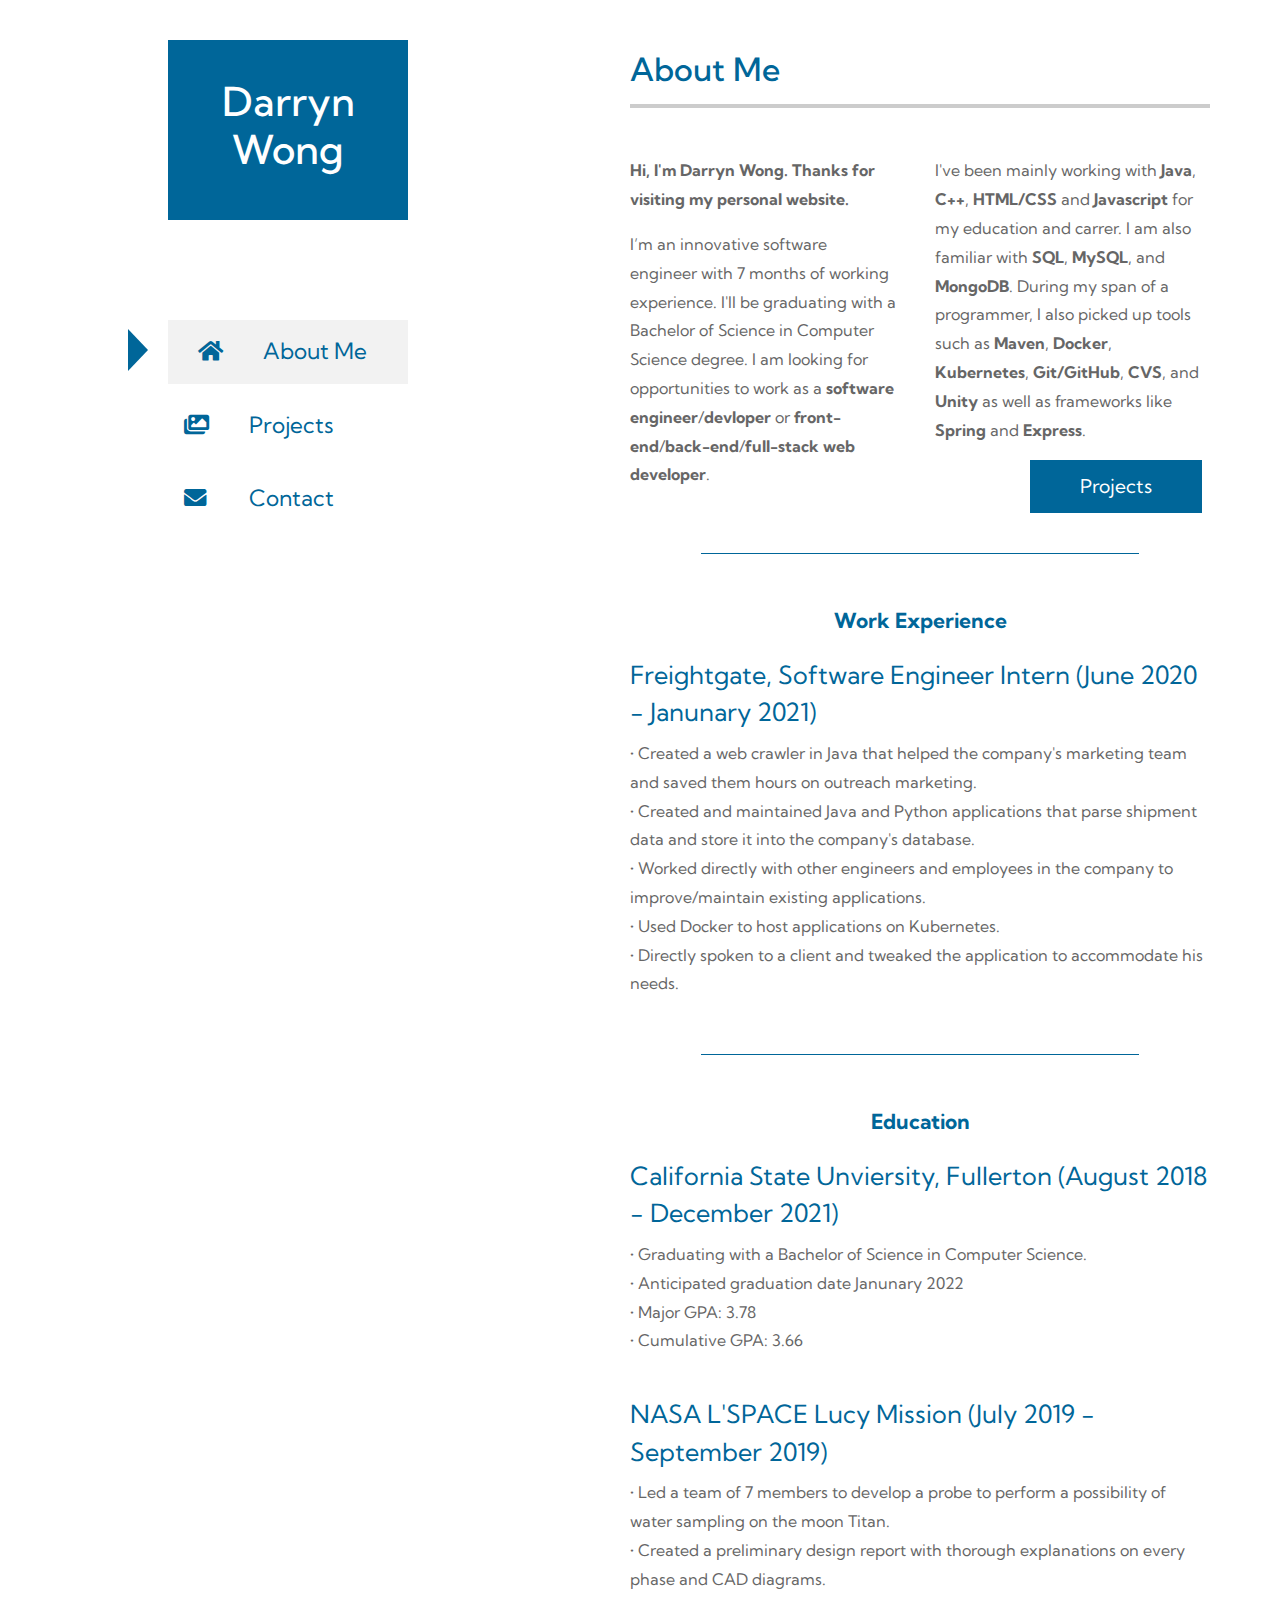
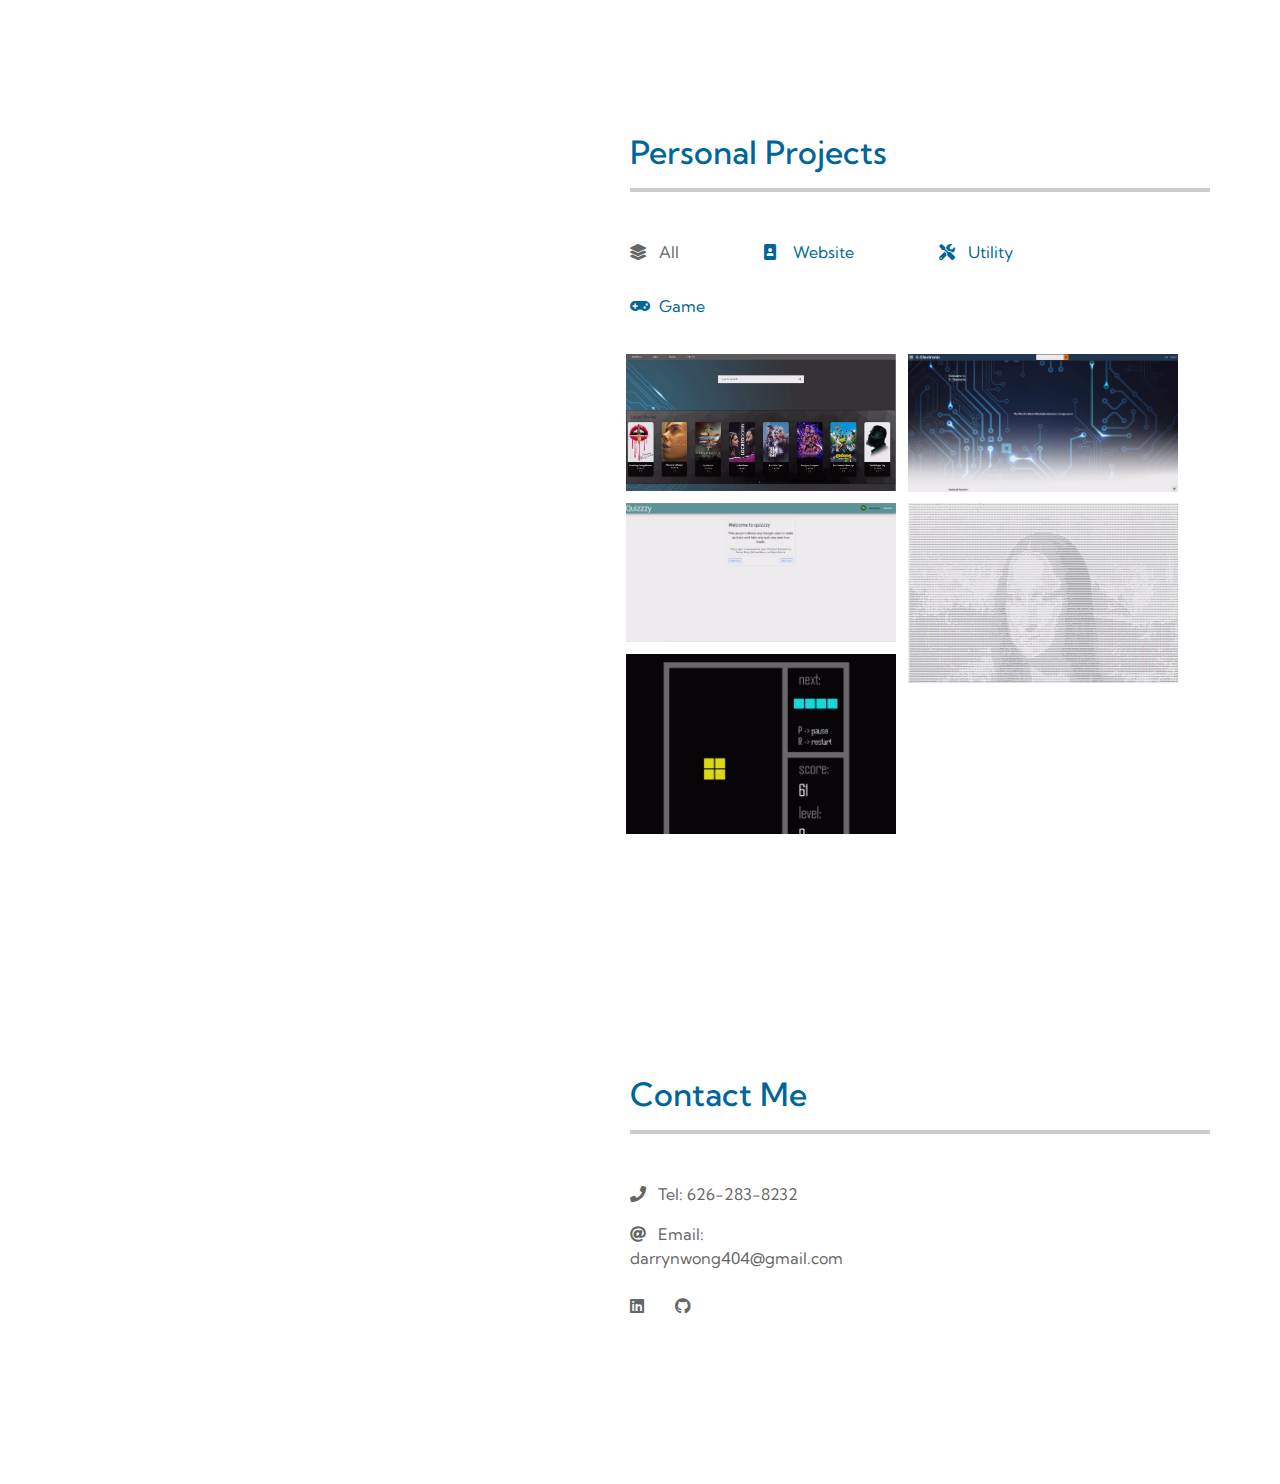
==== index.html @ bbeeeac3 "Update index.html" ====
<!DOCTYPE html>
<html lang="en">

<head>
    <meta charset="UTF-8">
    <meta name="viewport" content="width=device-width, initial-scale=1.0">
    <title>Darryn Wong</title>
    <link href="https://fonts.googleapis.com/css2?family=Kumbh+Sans&display=swap" rel="stylesheet">
    <!-- https://fonts.google.com/specimen/Kumbh+Sans -->
    <link rel="stylesheet" href="fontawesome/css/all.min.css"> <!-- https://fontawesome.com/-->
    <link rel="stylesheet" href="css/magnific-popup.css"> <!-- https://dimsemenov.com/plugins/magnific-popup/ -->
    <link rel="stylesheet" href="css/bootstrap.min.css"> <!-- https://getbootstrap.com/ -->
    <link rel="stylesheet" href="slick/slick.min.css"> <!-- https://kenwheeler.github.io/slick/ -->
    <link rel="stylesheet" href="slick/slick-theme.css">
    <link rel="stylesheet" href="css/index.css">
    <!--

TemplateMo 555 Upright

https://templatemo.com/tm-555-upright

-->
</head>


<body>
    <!-- Modals -->
    <div class="modal fade" id="movieModal" tabindex="-1" role="dialog" aria-labelledby="movieModalLabel"
        aria-hidden="true">
        <div class="modal-dialog" role="document">
            <div class="modal-content">
                <div class="modal-header">
                    <h5 class="modal-title" id="movieModalLabel">Movie Site</h5>
                    <button type="button" class="close" data-dismiss="modal" aria-label="Close">
                        <span aria-hidden="true">&times;</span>
                    </button>
                </div>
                <div class="modal-body">
                    <p>This is a personal movie website with features including searching for a movie and getting
                        details, genres, and displaying relevant links. <br>
                        This application uses API calls to retrieve the data from The Movie Database and populate the
                        website (TMDb).<br>
                        <hr class="mb-2">
                        This app utilized Javascript and HTML/CSS.</p>
                </div>
                <div class="modal-footer">
                    <a class="btn btn-link" href="projects/movie.html">view page</a>
                    <button type="button" class="btn btn-secondary float-left" data-dismiss="modal">Close</button>
                </div>
            </div>
        </div>
    </div>

    <div class="modal fade" id="shopModal" tabindex="-1" role="dialog" aria-labelledby="shopModalLabel"
        aria-hidden="true">
        <div class="modal-dialog" role="document">
            <div class="modal-content">
                <div class="modal-header">
                    <h5 class="modal-title" id="shopModalLabel">Online Shop Site</h5>
                    <button type="button" class="close" data-dismiss="modal" aria-label="Close">
                        <span aria-hidden="true">&times;</span>
                    </button>
                </div>
                <div class="modal-body">
                    <p>This website is a school project created by Darryn Wong, Alex Truong, and Kenneth Truong.<br>
                        This application aims to add innovation and twist to functionalities of a real world online
                        store. <br>
                        This trading platform features selling and listing
                        products, comment, admin portal, transaction, sales analysis, and customer service.<br>
                    </p>
                    <hr class="mb-2">
                    This application utilized Javascript, Node.js, React.js, MongoDB, and Heroku.<br>
                    <p>This app is hosted using Heroku's free service. It may take a while for the first time to
                        load.
                    </p>
                    <hr class="mb-2">
                    <p>To see the more advanced features of this app please contact the author for a demo.</p>
                </div>
                <div class="modal-footer">
                    <a class="btn btn-link" href="https://my-eelectronic-v2.herokuapp.com/">view page</a>
                    <button type="button" class="btn btn-secondary float-left" data-dismiss="modal">Close</button>
                </div>
            </div>
        </div>
    </div>

    <div class="modal fade" id="personalityQuizModal" tabindex="-1" role="dialog"
        aria-labelledby="personalityQuizModalLabel" aria-hidden="true">
        <div class="modal-dialog" role="document">
            <div class="modal-content">
                <div class="modal-header">
                    <h5 class="modal-title" id="personalityQuizModalLabel">Personality Quiz Site</h5>
                    <button type="button" class="close" data-dismiss="modal" aria-label="Close">
                        <span aria-hidden="true">&times;</span>
                    </button>
                </div>
                <div class="modal-body">
                    <p>
                        This is a school project created by Darryn Wong, Micheal Moon, and Ryan Patrick.<br>
                        This website is a platform where individuals could make and take quizzes to determine what kind
                        of anime
                        character they resemble.<br>
                        <hr class="mb-2">
                        This project utilized Javascript, Bootstrap, HTML/CSS, and Firebase. <br>
                    </p>
                </div>
                <div class="modal-footer">
                    <a class="btn btn-link" href="https://character-quiz-6dc98.web.app/">view page</a>
                    <button type="button" class="btn btn-secondary float-left" data-dismiss="modal">Close</button>
                </div>
            </div>
        </div>
    </div>

    <div class="modal fade" id="asciiImage" tabindex="-1" role="dialog" aria-labelledby="asciiImage" aria-hidden="true">
        <div class="modal-dialog" role="document">
            <div class="modal-content">
                <div class="modal-header">
                    <h5 class="modal-title">Image to ASCII Art Converter</h5>
                    <button type="button" class="close" data-dismiss="modal" aria-label="Close">
                        <span aria-hidden="true">&times;</span>
                    </button>
                </div>
                <div class="modal-body">
                    <p>
                        This is a personal project that aims to convert an image into a custom ASCII art.<br>
                        It contains additional features such as gray ramp variation, color inverse, colored image, and
                        image scaling<br>
                        <hr class="mb-2">
                        This project uses <u><a href="https://github.com/jpetitcolas/ascii-art-converter">Jonathan
                                Petitcolas's of ASCII to image converter</a></u> as a starting spot.<br>
                        <hr class="mb-2">
                        This project utilized Javascript, Bootstrap, and HTML/CSS.<br>
                    </p>
                </div>
                <div class="modal-footer">
                    <a class="btn btn-link" href="projects/image-to-ascii.html">view page</a>
                    <button type="button" class="btn btn-secondary float-left" data-dismiss="modal">Close</button>
                </div>
            </div>
        </div>
    </div>

    <div class="modal fade" id="tetrisAI" tabindex="-1" role="dialog" aria-labelledby="tetrisAI" aria-hidden="true">
        <div class="modal-dialog" role="document">
            <div class="modal-content">
                <div class="modal-header">
                    <h5 class="modal-title">Tetris AI</h5>
                    <button type="button" class="close" data-dismiss="modal" aria-label="Close">
                        <span aria-hidden="true">&times;</span>
                    </button>
                </div>
                <div class="modal-body">
                    <p>
                        This project aims to create an AI for Tetris.<br>
                        It utilizes genetic algorithm with minimax algorithm to generate the next possible move<br>
                        <hr class="mb-2">
                        This project uses <u><a
                                href="https://github.com/ibrahimAtespare/tetris-python">ibrahimAtespareibrahimAtespare's
                                Tetris game</a></u> as a the base game.<br>
                        <hr class="mb-2">
                        This project utilized Python and Pygame.<br>
                    </p>
                </div>
                <div class="modal-footer">
                    <a class="btn btn-link" href="https://github.com/brandon-hoang-le/CPSC481-Project-TetrisAI">view
                        page</a>
                    <a class="btn btn-link" href="https://youtu.be/B5fNfh4JNrk">demo</a>
                    <button type="button" class="btn btn-secondary float-left" data-dismiss="modal">Close</button>
                </div>
            </div>
        </div>
    </div>

    <div class="container-fluid">
        <div class="row">
            <!-- Leftside bar -->
            <div id="tm-sidebar" class="tm-sidebar">
                <nav class="tm-nav">
                    <button class="navbar-toggler" type="button" aria-label="Toggle navigation">
                        <i class="fas fa-bars"></i>
                    </button>
                    <div>
                        <div class="tm-brand-box">
                            <h1 class="tm-brand">Darryn Wong</h1>
                        </div>
                        <ul id="tm-main-nav">
                            <li class="nav-item">
                                <a href="#home" class="nav-link current">
                                    <div class="triangle-right"></div>
                                    <i class="fas fa-home nav-icon"></i>
                                    About Me
                                </a>
                            </li>
                            <li class="nav-item">
                                <a href="#gallery" class="nav-link">
                                    <div class="triangle-right"></div>
                                    <i class="fas fa-images nav-icon"></i>
                                    Projects
                                </a>
                            </li>
                            <li class="nav-item">
                                <a href="#contact" class="nav-link">
                                    <div class="triangle-right"></div>
                                    <i class="fas fa-envelope nav-icon"></i>
                                    Contact
                                </a>
                            </li>
                        </ul>
                    </div>
                    <!-- <footer class="mb-3 tm-mt-100">
                        Design: <a href="https://templatemo.com" target="_parent" rel="sponsored">TemplateMo</a>
                    </footer> -->
                </nav>
            </div>

            <div class="tm-main">
                <!-- Home section -->
                <div class="tm-section-wrap">
                    <!-- <div class="tm-parallax" data-parallax="scroll" data-image-src="img/img-01.jpg"></div>                    -->
                    <section id="home" class="tm-section">
                        <h2 class="tm-text-primary">About Me</h2>
                        <hr class="mb-5">
                        <div class="row">
                            <div class="col-lg-6 tm-col-experience mb-4">
                                <div class="tm-text-container">
                                    <p>
                                        <strong>Hi, I'm Darryn Wong. Thanks for visiting my personal website.</strong>
                                    </p>
                                    <p>
                                        I’m an innovative software engineer with 7 months of working experience.
                                        I'll be graduating with a Bachelor of Science in Computer Science degree. I am
                                        looking for opportunities to work as a <strong>software
                                            engineer</strong>/<strong>devloper</strong> or
                                        <strong>front-end</strong>/<strong>back-end</strong>/<strong>full-stack web
                                            developer</strong>.
                                    </p>
                                </div>
                            </div>
                            <div class="col-lg-6 tm-col-experience mb-4">
                                <div class="tm-text-container">
                                    <p>
                                        I've been mainly working with <strong>Java</strong>, <strong>C++</strong>,
                                        <strong>HTML/CSS</strong> and <strong>Javascript</strong> for my education and
                                        carrer. I am also familiar with <strong>SQL</strong>,<strong> MySQL</strong>,
                                        and <strong>MongoDB</strong>. During my span of a programmer, I also picked up
                                        tools such as <strong>Maven</strong>, <strong>Docker</strong>,
                                        <strong>Kubernetes</strong>, <strong>Git/GitHub</strong>, <strong>CVS</strong>,
                                        and <strong>Unity</strong> </strong> as well as frameworks like
                                        <strong>Spring</strong> and <strong>Express</strong>.
                                    </p>

                                    <div class="text-right">
                                        <a href="#gallery" class="btn btn-primary tm-btn-next">Projects</a>
                                    </div>
                                </div>
                            </div>
                            <!-- <div class="col-lg-6 tm-col-experience mb-4">
                                <div class="tm-text-container">
                                    <p>
                                        I speak three languages fluently: English, Mandarin, and Cantonese. I use all three in daily basis, at home I use Cantonese to communicate with my family members, use Mandarin and English to communucate with my friends
                                    </p>                               
                                </div>
                            </div> -->
                        </div>
                        <hr class="tm-hr-short mb-5">
                        <div id="work-experience-header">
                            <p>Work Experience</p>
                        </div>
                        <div class="row tm-row-experience">
                            <div class="tm-col-experience tm-col-experience-l">
                                <div class="media mb-4">
                                    <!-- <i class="fas fa-scroll fa-4x tm-post-icon tm-text-primary"></i> -->
                                    <div class="media-body">
                                        <a href="https://freightgate.net/"
                                            class="d-block mb-2 tm-text-primary tm-post-link job-titile"> Freightgate,
                                            Software Engineer Intern (June 2020 - Janunary 2021)</a>
                                        <p>
                                            • Created a web crawler in Java that helped the company's marketing team and
                                            saved them hours on outreach marketing. <br>
                                            • Created and maintained Java and Python applications that parse shipment
                                            data and store it into the company's database. <br>
                                            • Worked directly with other engineers and employees in the company to
                                            improve/maintain existing applications. <br>
                                            • Used Docker to host applications on Kubernetes. <br>
                                            • Directly spoken to a client and tweaked the application to accommodate his
                                            needs. <br>
                                        </p>
                                    </div>
                                </div>
                            </div>
                        </div>
                        <hr class="tm-hr-short mb-5">
                        <div id="work-experience-header">
                            <p>Education</p>
                        </div>
                        <div class="row tm-row-experience">
                            <div class="tm-col-experience tm-col-experience-l">
                                <div class="media mb-4">
                                    <!-- <i class="fas fa-scroll fa-4x tm-post-icon tm-text-primary"></i> -->
                                    <div class="media-body">
                                        <a href="javascript:void(0);"
                                            class="d-block mb-2 tm-text-primary tm-post-link job-titile"> California
                                            State Unviersity, Fullerton (August 2018 - December 2021)</a>
                                        <p>
                                            • Graduating with a Bachelor of Science in Computer Science.<br>
                                            • Anticipated graduation date Janunary 2022<br>
                                            • Major GPA: 3.78 <br>
                                            • Cumulative GPA: 3.66 <br>
                                        </p>
                                    </div>
                                </div>
                            </div>
                            <div class="tm-col-experience tm-col-experience-l">
                                <div class="media mb-4">
                                    <!-- <i class="fas fa-scroll fa-4x tm-post-icon tm-text-primary"></i> -->
                                    <div class="media-body">
                                        <a href="javascript:void(0);"
                                            class="d-block mb-2 tm-text-primary tm-post-link job-titile"> NASA L'SPACE
                                            Lucy Mission (July 2019 - September 2019)</a>
                                        <p>
                                            • Led a team of 7 members to develop a probe to perform a possibility of
                                            water sampling on the moon Titan.<br>
                                            • Created a preliminary design report with thorough explanations on every
                                            phase and CAD diagrams.<br>
                                        </p>
                                    </div>
                                </div>
                            </div>
                        </div>
                    </section>
                </div>
                <!-- Gallery section -->
                <div class="tm-section-wrap">
                    <!-- <div class="tm-parallax" data-parallax="scroll" data-image-src="img/img-02.jpg"></div>                    -->
                    <section id="gallery" class="tm-section">
                        <h2 class="tm-text-primary">Personal Projects</h2>
                        <hr class="mb-5">
                        <ul class="tm-gallery-links">
                            <li>
                                <a href="javascript:void(0);" class="active tm-gallery-link" data-filter="*">
                                    <i class="fas fa-layer-group tm-gallery-link-icon"></i>
                                    All
                                </a>
                            </li>
                            <li>
                                <a href="javascript:void(0);" class="tm-gallery-link" data-filter="website">
                                    <i class="fas fa-portrait tm-gallery-link-icon"></i>
                                    Website
                                </a>
                            </li>
                            <li>
                                <a href="javascript:void(0);" class="tm-gallery-link" data-filter="utility">
                                    <i class="fas fa-tools tm-gallery-link-icon"></i>
                                    Utility
                                </a>
                            </li>
                            <li>
                                <a href="javascript:void(0);" class="tm-gallery-link" data-filter="game">
                                    <i class="fas fa-gamepad tm-gallery-link-icon"></i>
                                    Game
                                </a>
                            </li>
                            <!-- <li>
                                <a href="javascript:void(0);" class="tm-gallery-link" data-filter="game">
                                    <i class="fas fa-leaf tm-gallery-link-icon"></i>
                                    Game
                                </a>
                            </li>
                            <li>
                                <a href="javascript:void(0);" class="tm-gallery-link" data-filter="path-finding">
                                    <i class="fas fa-paw tm-gallery-link-icon"></i>
                                    Path Finding
                                </a>
                            </li>
                            <li>
                                <a href="javascript:void(0);" class="tm-gallery-link" data-filter="other">
                                    <i class="far fa-building tm-gallery-link-icon"></i>
                                    Other
                                </a>
                            </li> -->
                        </ul>
                        <div class="tm-gallery">
                            <figure class="effect-honey tm-gallery-item website">
                                <img src="img/movie.PNG" alt="Image" />
                                <figcaption>
                                    <h2><i>Movie Site</i></h2>
                                    <a data-toggle="modal" data-target="#movieModal"></a>
                                    <!-- <a href="projects/movie.html">View more</a> -->
                                </figcaption>
                            </figure>
                            <figure class="effect-honey tm-gallery-item website">
                                <img src="img/onlineShop.PNG" alt="Image" />
                                <figcaption>
                                    <h2><i>Online Shopping</i></h2>
                                    <a data-toggle="modal" data-target="#shopModal"></a>
                                    <!-- <a href="https://my-eelectronic-v2.herokuapp.com/">View more</a> -->
                                </figcaption>
                            </figure>
                            <figure class="effect-honey tm-gallery-item website">
                                <img src="img/quizzzy.PNG" alt="Image" />
                                <figcaption>
                                    <h2><i>Online Personality Quiz</i></h2>
                                    <a data-toggle="modal" data-target="#personalityQuizModal"></a>
                                    <!-- <a href="https://character-quiz-6dc98.web.app/">View more</a> -->
                                </figcaption>
                            </figure>
                            <figure class="effect-honey tm-gallery-item utility">
                                <img src="img/ASCII_Art.PNG" alt="Image" />
                                <figcaption>
                                    <h2><i>ASCII <br> Image <br>Art</i></h2>
                                    <a data-toggle="modal" data-target="#asciiImage"></a>
                                    <!-- <a href="projects/image-to-ascii.html">View more</a> -->
                                </figcaption>
                            </figure>
                            <figure class="effect-honey tm-gallery-item game">
                                <img src="img/tetris_gamePlay.png" alt="Image" />
                                <figcaption>
                                    <h2><i>Tetris <br> AI</i></h2>
                                    <a data-toggle="modal" data-target="#tetrisAI"></a>
                                    <!-- <a href="projects/image-to-ascii.html">View more</a> -->
                                </figcaption>
                            </figure>
                            <!-- original code -->
                            <!-- <figure class="effect-honey tm-gallery-item animal">
                                <img src="img/gallery/tn/animal-09.jpg" alt="Image"/>
                                <figcaption>
                                    <h2><i>Dreamy Honey</i></h2>
                                    <a href="img/gallery/animal-09.jpg">View more</a>						
                                </figcaption>			
                            </figure>  -->
                        </div>
                    </section>
                </div>
                <!-- Contact section -->
                <div class="tm-section-wrap">
                    <!-- <div class="tm-parallax" data-parallax="scroll" data-image-src="img/img-04.jpg"></div> -->
                    <div id="contact" class="tm-section">
                        <h2 class="tm-text-primary">Contact Me</h2>
                        <hr class="mb-5">
                        <div class="row">
                            <div class="col-xl-6 tm-contact-col-r">
                                <!-- Map
                                <div class="mapouter mb-4">
                                    <div class="gmap_canvas">
                                        <iframe width="100%" height="520" id="gmap_canvas"
                                            src="https://maps.google.com/maps?q=Av.+L%C3%BAcio+Costa,+Rio+de+Janeiro+-+RJ,+Brazil&t=&z=13&ie=UTF8&iwloc=&output=embed"
                                            frameborder="0" scrolling="no" marginheight="0" marginwidth="0"></iframe>
                                    </div>
                                </div> -->

                                <!-- Address
                                <address class="mb-4">
                                    120-240 eget purus luctus sodales. Sed<br>
                                    auctor odio quis ligula dignissim efficitur<br>
                                    vitae vitae quam 16502
                                </address> -->

                                <!-- Links -->
                                <ul class="tm-contact-links mb-4">
                                    <li class="mb-3">
                                        <a href="tel:6262838232">
                                            <i class="fas fa-phone mr-2 tm-contact-link-icon"></i>
                                            Tel: 626-283-8232
                                        </a>
                                    </li>
                                    <li>
                                        <a href="mailto:darrynwon404g@gmail.com">
                                            <i class="fas fa-at mr-2 tm-contact-link-icon"></i>
                                            Email: darrynwong404@gmail.com
                                        </a>
                                    </li>
                                </ul>
                                <ul class="tm-contact-social">
                                    <li><a href="https://www.linkedin.com/in/darryn-wong/" class="tm-social-link"><i
                                                class="fab fa-linkedin"></i></a></li>
                                    <li><a href="https://github.com/Darryn-Wong/" class="tm-social-link"><i
                                                class="fab fa-github"></i></a></li>
                                </ul>
                            </div>
                        </div>
                    </div>
                </div>
            </div> <!-- .tm-main -->
        </div> <!-- .row -->
    </div> <!-- .container-fluid -->
    <script src="js/jquery-3.4.1.min.js"></script> <!-- https://jquery.com/ -->
    <script src="js/jquery.singlePageNav.min.js"></script> <!-- https://github.com/ChrisWojcik/single-page-nav -->
    <script src="js/parallax/parallax.min.js"></script> <!-- https://pixelcog.github.io/parallax.js/ -->
    <script src="js/imagesloaded.pkgd.min.js"></script> <!-- https://imagesloaded.desandro.com/ -->
    <script src="js/isotope.pkgd.min.js"></script> <!-- https://isotope.metafizzy.co/ -->
    <script src="js/jquery.magnific-popup.min.js"></script> <!-- https://dimsemenov.com/plugins/magnific-popup/ -->
    <script src="slick/slick.min.js"></script> <!-- https://kenwheeler.github.io/slick/ -->
    <script src="js/bootstrap.js"></script>
    <script src="js/templatemo-script.js"></script>
</body>

</html>
---- css/index.css ----
/*
This site was originally created from a template at

TemplateMo 555 Upright

https://templatemo.com/tm-555-upright


	Color Codes
	=============
	Primary blue: #006699
	Gray text: #666666
	Light gray nav button bg: #F2F2F2;

	Credit
	=========
	https://tympanus.net/Development/HoverEffectIdeas/
	
*/

html,
body {
	overflow-x: hidden;
}

body {
	font-family: 'Kumbh Sans', sans-serif;
}

.modal-open[style] {
	padding-right: 0px !important;
}

div,
a,
p {
	color: #666666;
}

p,
address {
	line-height: 1.8;
}

a {
	transition: all 0.3s ease;
}

a:hover {
	color: #006699;
	text-decoration: none;
}

.container-fluid {
	margin-left: 0;
}

.btn-primary {
	padding: 12px 50px;
	border-radius: 0;
	background: #006699;
	font-size: 1.2rem;
	border: 0;
}

.btn-primary:hover {
	background: #068ccf;
}

.tm-text-primary {
	color: #006699;
}

.tm-text-secondary {
	color: #009999;
}

hr {
	border-top: 4px solid #CCC;
}

.tm-hr-short {
	border-top: 1px solid #006699;
	width: 438px;
	margin-left: auto;
	margin-right: auto;
}

/* Layout */
/* #left-nav {
	float: left;
} */
.tm-main {
	width: 100%;
}

.tm-row-experience {
	padding-left: 15px;
	padding-right: 15px;
}

.tm-mt-100 {
	margin-top: 100px;
}

.tm-sidebar {
	background-color: #fff;
	position: fixed;
	top: 0;
	bottom: 0;
	left: 0;
	z-index: 1000;
	padding-left: 40px;
	padding-top: 40px;
	width: 280px;
	margin-left: 10%;
}

.tm-section-wrap {
	width: calc(100% - 800px);
	margin-left: 550px;
	margin-right: 0;
	position: relative;
}

.tm-section {
	padding: 50px 70px 50px 0;
}

#gallery,
#about,
#contact {
	padding-bottom: 150px;
}

.tm-parallax {
	width: 400px;
	min-height: 100%;
	height: auto;
	background: transparent;
	position: absolute;
	width: 400px;
	left: -470px;
	top: 0;
}

/* Hide scrollbar */
.tm-sidebar {
	overflow-y: scroll;
	scrollbar-width: none;
	/* Firefox */
	-ms-overflow-style: none;
	/* IE 10+ */
}

.tm-sidebar::-webkit-scrollbar {
	/* WebKit */
	width: 0;
	height: 0;
}

.tm-sidebar-sticky {
	display: flex;
	flex-direction: column;
	align-items: center;
	justify-content: center;
}

.tm-nav {
	display: flex;
	flex-direction: column;
	justify-content: space-between;
	height: 100%;
}

.navbar-toggler {
	display: none;
}

.tm-brand-box {
	width: 240px;
	height: 180px;
	background: #006699;
	color: white;
	display: flex;
	align-items: center;
	justify-content: center;
	margin-bottom: 100px;
	text-align: center;
}

#tm-main-nav {
	padding: 0;
	margin: 0;
}

.nav-item {
	list-style: none;
	margin-top: 10px;
	margin-bottom: 10px;
}

.nav-link {
	position: relative;
	color: #006699;
	font-size: 1.4rem;
	padding-top: 15px;
	padding-bottom: 15px;
}

.triangle-right {
	position: absolute;
	top: 9px;
	left: -40px;
	width: 0;
	height: 0;
	border-top: 21px solid transparent;
	border-left: 20px solid #006699;
	border-bottom: 21px solid transparent;
	opacity: 0;
	transition: all 0.3s ease;
}

.nav-item:hover .nav-link,
.nav-link.current {
	background-color: #F2F2F2;
	color: #006699;
	padding-left: 30px;
}

.nav-item:hover>.nav-link>.triangle-right,
.nav-link.current>.triangle-right {
	opacity: 1;
}

.nav-icon {
	width: 40px;
	margin-right: 20px;
}

/* Home section */
.job-titile {
	font-size: 25px;
}

#home {
	min-height: 100vh;
}

.tm-col-experience-l {
	width: 100%
}

#work-experience-header {
	align-content: center;
	font-size: 21px;
	text-align: center;
	font-weight: bold;
}

#work-experience-header p {
	color: #006699;
}

.tm-img-home-container {
	width: 250px;
	height: 500px;
	background: url(../img/img-home-01.jpg) no-repeat center;
	background-size: cover;
	margin-right: 0;
	margin-left: auto;
}

@media (max-width: 1600px) {
	.tm-col-experience-l {
		width: 100%
	}

	.tm-img-home-container {
		width: 200px;
		height: 400px;
	}
}

.tm-icon-container {
	border: 1px solid #CCC;
	width: 122px;
	height: 122px;
	display: flex;
	align-items: center;
	justify-content: center;
}

.tm-text-container {
	max-width: 97%;
}

.tm-post-icon {
	width: 100px;
	height: 100px;
	margin-right: 20px;
}

.tm-post-link:hover {
	color: #068ccf;
}

/* Gallery section */
.tm-gallery {
	position: relative;
	margin: 0 -10px;
	list-style: none;
	text-align: center;
	overflow: hidden;
}

.tm-gallery-links {
	padding-left: 0;
	display: flex;
	flex-wrap: wrap;
	margin-left: -15px;
	margin-bottom: 0;
}

.tm-gallery-links li {
	list-style: none;
	margin-bottom: 30px;
	margin-right: 55px;
}

.tm-gallery-link {
	padding: 15px;
	color: #006699;
}

.tm-gallery-link.active {
	color: #666666;
}

.tm-gallery-link-icon {
	width: 25px;
}

.tm-paging {
	margin-top: 35px;
	overflow: auto;
	display: flex;
	justify-content: flex-end;
}

.tm-paging-link {
	display: flex;
	float: left;
	width: 40px;
	height: 40px;
	align-items: center;
	justify-content: center;
	background: white;
	color: #999;
	margin-right: 15px;
	margin-bottom: 15px;
}

a.tm-paging-link.active,
a.tm-paging-link:hover {
	background: #006699;
	color: white;
}

@media (max-width: 1972px) {
	.tm-paging {
		max-width: 870px;
	}
}

@media (max-width: 1660px) {
	.tm-paging {
		max-width: 580px;
	}
}

@media (max-width: 1258px) {
	.tm-paging {
		max-width: 290px;
	}
}

@media (max-width: 991px) {
	.tm-paging {
		max-width: 580px;
	}
}

@media (max-width: 898px) {
	.tm-paging {
		max-width: 290px;
	}
}

@media (max-width: 700px) {
	.tm-paging {
		max-width: 580px;
	}
}

@media (max-width: 618px) {
	.tm-paging {
		max-width: 290px;
		flex-wrap: wrap;
	}

	.tm-paging-link {
		margin-right: 5px;
	}
}

.tm-gallery figure {
	position: relative;
	z-index: 50;
	float: left;
	overflow: hidden;
	margin: 1%;
	min-width: 270px;
	max-width: 270px;
	max-height: 180px;
	width: 48%;
	background: #3085a3;
	text-align: center;
	cursor: pointer;
}

.tm-gallery figure img {
	position: relative;
	display: block;
	min-height: 100%;
	max-width: 100%;
	opacity: 0.8;
}

.tm-gallery figure figcaption {
	padding: 1em;
	color: #fff;
	text-transform: uppercase;
	font-size: 1em;
	-webkit-backface-visibility: hidden;
	backface-visibility: hidden;
}

.tm-gallery figure figcaption::before,
.tm-gallery figure figcaption::after {
	pointer-events: none;
}

.tm-gallery figure figcaption,
.tm-gallery figure figcaption>a {
	position: absolute;
	top: 0;
	left: 0;
	width: 100%;
	height: 100%;
}

/* Anchor will cover the whole item by default */
/* For some effects it will show as a button */
.tm-gallery figure figcaption>a {
	z-index: 1000;
	text-indent: 200%;
	white-space: nowrap;
	font-size: 0;
	opacity: 0;
}

.tm-gallery figure h2 {
	word-spacing: -0.15em;
	font-weight: 300;
}

.tm-gallery figure h2 span {
	font-weight: 800;
}

.tm-gallery figure h2,
.tm-gallery figure p {
	margin: 0;
}

.tm-gallery figure p {
	letter-spacing: 1px;
	font-size: 68.5%;
}

/*---------------*/
/***** Honey *****/
/*---------------*/

figure.effect-honey {
	background: #4a3753;
}

figure.effect-honey img {
	opacity: 0.9;
	-webkit-transition: opacity 0.35s;
	transition: opacity 0.35s;
}

figure.effect-honey:hover img {
	opacity: 0.5;
}

figure.effect-honey figcaption::before {
	position: absolute;
	bottom: 0;
	left: 0;
	width: 100%;
	height: 10px;
	background: #006699;
	content: '';
	-webkit-transform: translate3d(0, 10px, 0);
	transform: translate3d(0, 10px, 0);
}

figure.effect-honey h2 {
	position: absolute;
	bottom: 0;
	left: 0;
	font-size: 1.6rem;
	padding: 1em;
	width: 100%;
	text-align: left;
	-webkit-transform: translate3d(0, -30px, 0);
	transform: translate3d(0, -30px, 0);
}

figure.effect-honey h2 i {
	font-style: normal;
	opacity: 0;
	-webkit-transition: opacity 0.35s, -webkit-transform 0.35s;
	transition: opacity 0.35s, transform 0.35s;
	-webkit-transform: translate3d(0, -30px, 0);
	transform: translate3d(0, -30px, 0);
}

figure.effect-honey ul li a {
	opacity: 0;
	-webkit-transition: opacity 0.35s, -webkit-transform 0.35s;
	transition: opacity 0.35s, transform 0.35s;
	-webkit-transform: translate3d(0, -30px, 0);
	transform: translate3d(0, -30px, 0);
}

figure.effect-honey figcaption::before,
figure.effect-honey h2 {
	-webkit-transition: -webkit-transform 0.35s;
	transition: transform 0.35s;
}

figure.effect-honey:hover figcaption::before,
figure.effect-honey:hover h2,
figure.effect-honey:hover h2 i,
figure.effect-honey:hover ul li a {
	opacity: 1;
	-webkit-transform: translate3d(0, 0, 0);
	transform: translate3d(0, 0, 0);
}

/* About */

.tm-row-about {
	padding-left: 15px;
	padding-right: 15px;
}

.tm-col-about-l {
	width: calc(100% - 500px);
}

.tm-col-about-r {
	width: 400px;
	margin-right: 0;
	margin-left: auto;
}

@media (max-width: 1660px) {
	.tm-col-about {
		width: 50%;
	}

	.tm-col-about-l {
		padding-right: 30px;
	}
}

@media (max-width: 1200px) {
	.tm-col-about {
		width: 100%;
	}

	.tm-col-about-l {
		padding-right: 0;
	}
}

.tm-social {
	padding-left: 0;
	margin-bottom: 0;
	display: flex;
	flex-wrap: wrap;
}

.tm-social li {
	list-style: none;
}

.tm-social li a {
	font-size: 1.4rem;
	padding: 10px;
	color: white;
}

.fab {
	transition: all 0.3s ease;
}

.tm-social-link:hover .fa-instagram {
	color: #8134AF;
}

.tm-social-link:hover .fa-facebook {
	color: #3b5998;
}

.tm-social-link:hover .fa-twitter {
	color: #00acee;
}

.tm-social-link:hover .fa-youtube {
	color: #c4302b;
}

.slick-dots {
	position: static;
	margin-top: 50px;
}

.slick-dots li {
	width: 24px;
	margin-bottom: 10px;
}

.slick-dots li button {
	width: 24px;
}

.slick-dots li button:before {
	font-family: "Font Awesome 5 Free";
	font-size: 24px;
	font-weight: 900;
	content: "\f04d";
	color: #eee;
	opacity: 1;
	width: 24px;
	height: 24px;
	transition: all 0.3s ease;
}

.slick-dots li button:hover:before,
.slick-dots li button:focus:before,
.slick-dots li.slick-active button:before {
	color: #006699;
}

.tm-carousel {
	width: 100%;
	max-width: 1800px;
	margin-left: -15px;
	margin-right: -15px;
}

.tm-carousel-item {
	padding-left: 15px;
	padding-right: 15px;
	max-width: 300px;
}

.tm-carousel figure {
	position: relative;
	float: left;
	overflow: hidden;
	background: #3085a3;
	text-align: center;
	cursor: pointer;
	max-width: 270px;
}

.tm-carousel figure img {
	position: relative;
	display: block;
	min-height: 100%;
	max-width: 100%;
	opacity: 0.8;
}

.tm-carousel figure figcaption {
	display: flex;
	align-items: center;
	justify-content: center;
	color: #fff;
	text-transform: uppercase;
	font-size: 1.25em;
	-webkit-backface-visibility: hidden;
	backface-visibility: hidden;
}

.tm-carousel figure figcaption::before,
.tm-carousel figure figcaption::after {
	pointer-events: none;
}

.tm-carousel figure figcaption,
.tm-carousel figure figcaption>a {
	position: absolute;
	top: 0;
	left: 0;
	box-sizing: border-box;
	width: 100%;
	height: 100%;
}

/* Anchor will cover the whole item by default */
/* For some effects it will show as a button */
.tm-carousel figure figcaption>a {
	z-index: 1000;
	text-indent: 200%;
	white-space: nowrap;
	font-size: 0;
	opacity: 0;
}

.tm-about-title {
	font-size: 24px;
}

.tm-about-subtitle {
	font-size: 20px;
}

/* Contact */

.tm-contact-col-l {
	padding-right: 25px;
}

.form-control {
	padding: 15px 20px 10px;
	width: 100%;
	height: auto;
}

.form-group {
	margin-bottom: 25px;
}

select.form-control {
	border-radius: 0;
}

select.form-control option {
	height: 30px;
}

select:not([multiple]) {
	-webkit-appearance: none;
	-moz-appearance: none;
	background-position: right 15px center;
	background-repeat: no-repeat;
	background-image: url(../img/select-arrow.png);
	padding: 14px 20px;
	padding-right: 20px;
	color: #666;
}

.mapouter {
	position: relative;
	height: 360px;
	width: 100%;
}

.gmap_canvas {
	overflow: hidden;
	background: none !important;
	height: 360px;
	width: 100%;
}

.tm-contact-links {
	padding-left: 0;
	margin: 0;
}

.tm-contact-links li {
	list-style: none;
}

.tm-contact-social {
	padding: 0;
	margin: 0;
	display: flex;
}

.tm-contact-social li {
	list-style: none;
	margin-right: 5px;
}

.tm-contact-social li a {
	width: 40px;
	height: 40px;
	display: block;
}

.tm-copyright {
	padding: 50px 70px 20px 0;
}

@media (max-width: 1400px) {
	.tm-section-wrap {
		width: calc(100% - 630px);
		margin-left: 630px;
	}
}

@media (max-width: 1200px) {
	.tm-col-experience {
		flex: 0 0 100%;
		max-width: 100%;
		padding-right: 15px;
	}

	.tm-img-home-container {
		width: 100%;
		height: 0;
		padding-top: 133.28%;
		background-image: url('../img/img-home-01-big.jpg');
		background-size: contain;
	}
}

/* Hide the leftside bar */
@media (max-width: 991px) {
	.tm-sidebar {
		left: -280px;
		transition: all 0.3s ease;
		margin-left: 0%;
	}

	.navbar-toggler {
		display: block;
		position: fixed;
		left: 0;
		top: 0;
		background-color: rgb(0 102 153 / 0.80);
		color: white;
		padding: 10px 15px;
		transition: all 0.3s ease;
		border-radius: 0;
		border-top-right-radius: 5px;
		border-bottom-right-radius: 5px;
		top: 40px;
		z-index: 10000;
	}

	.navbar-toggler:focus {
		outline: none;
	}

	.tm-sidebar.show {
		left: 0;
	}

	.tm-sidebar.show .navbar-toggler {
		left: 280px;
	}

	.tm-parallax {
		width: 280px;
		left: -280px;
	}

	.tm-section-wrap {
		width: calc(100% - 280px);
		margin-left: 280px;
	}

	.tm-section {
		padding-left: 30px;
		padding-right: 30px;
	}

	.tm-text-container {
		max-width: 100%;
	}
}

@media (max-width: 700px) {
	.tm-parallax {
		position: static;
		height: 360px;
		width: 100%;
	}

	.tm-section-wrap {
		width: 100%;
		margin-left: 0;
	}
}
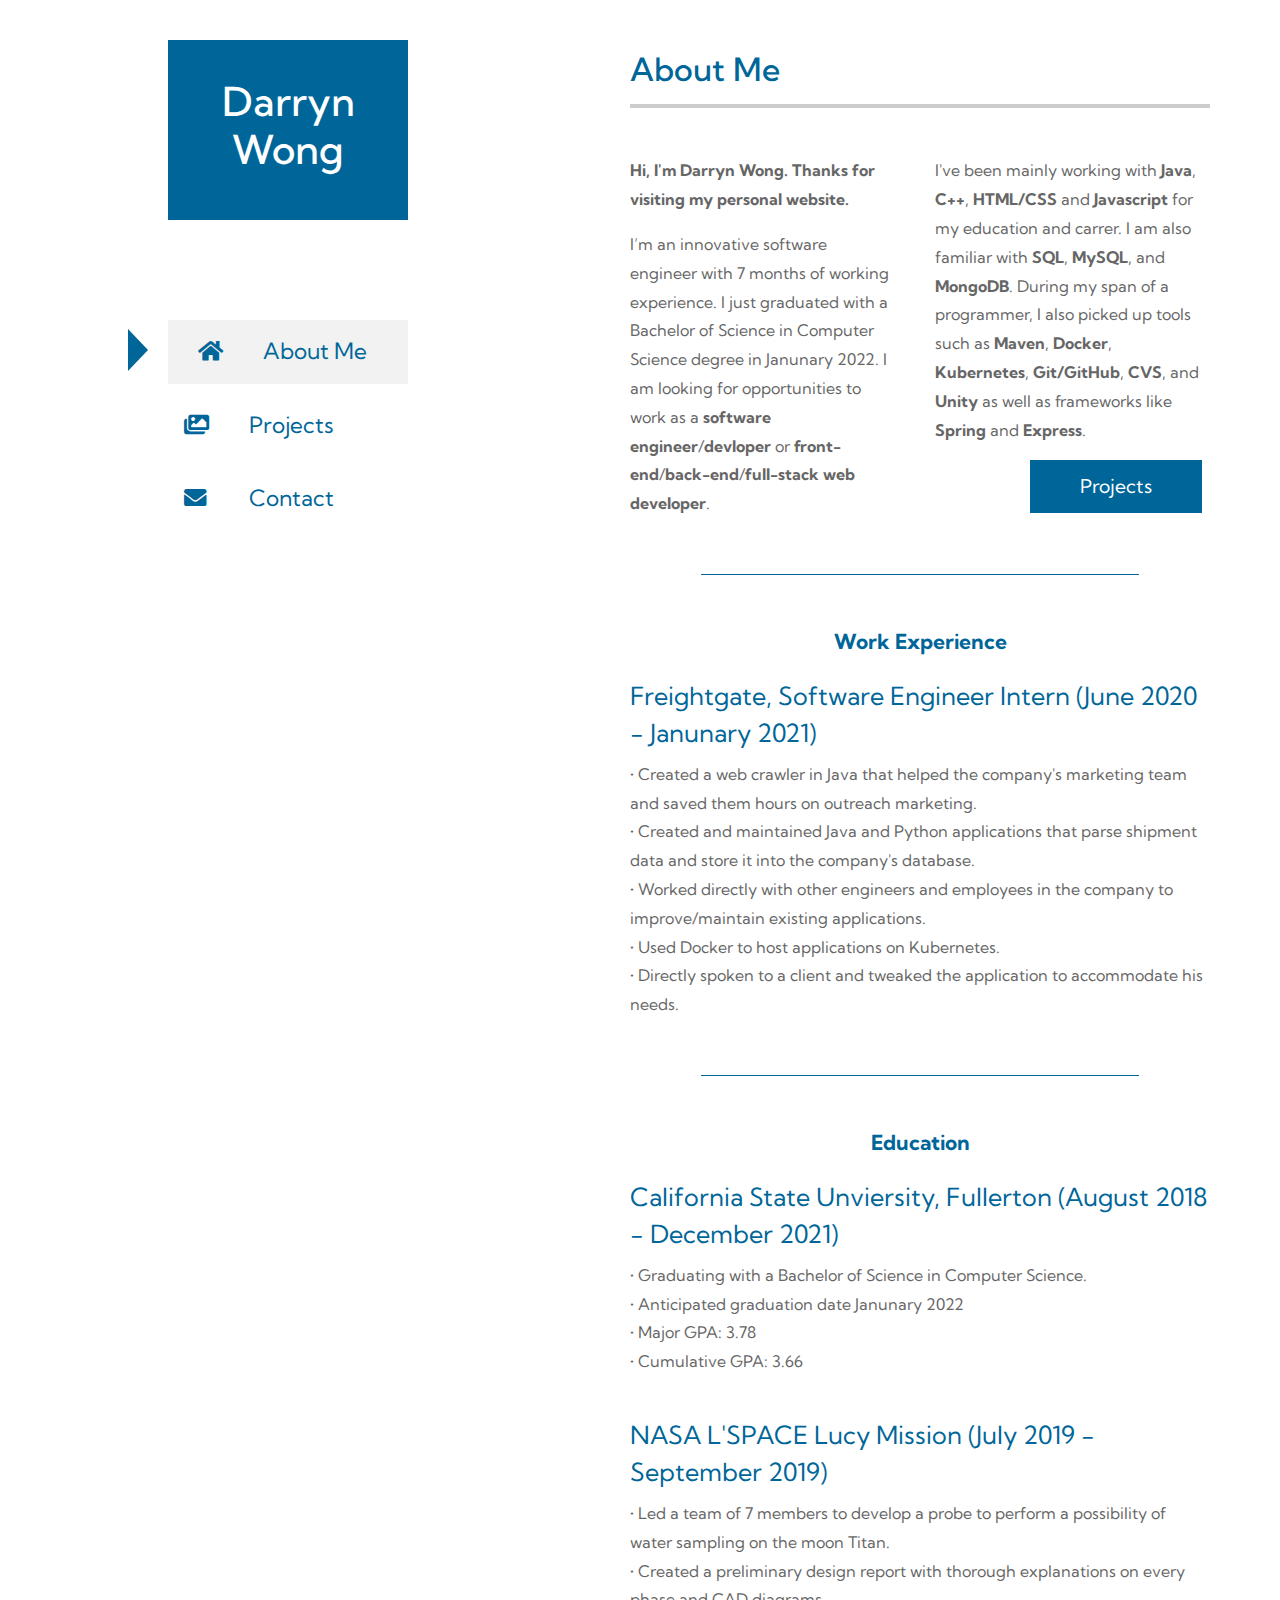
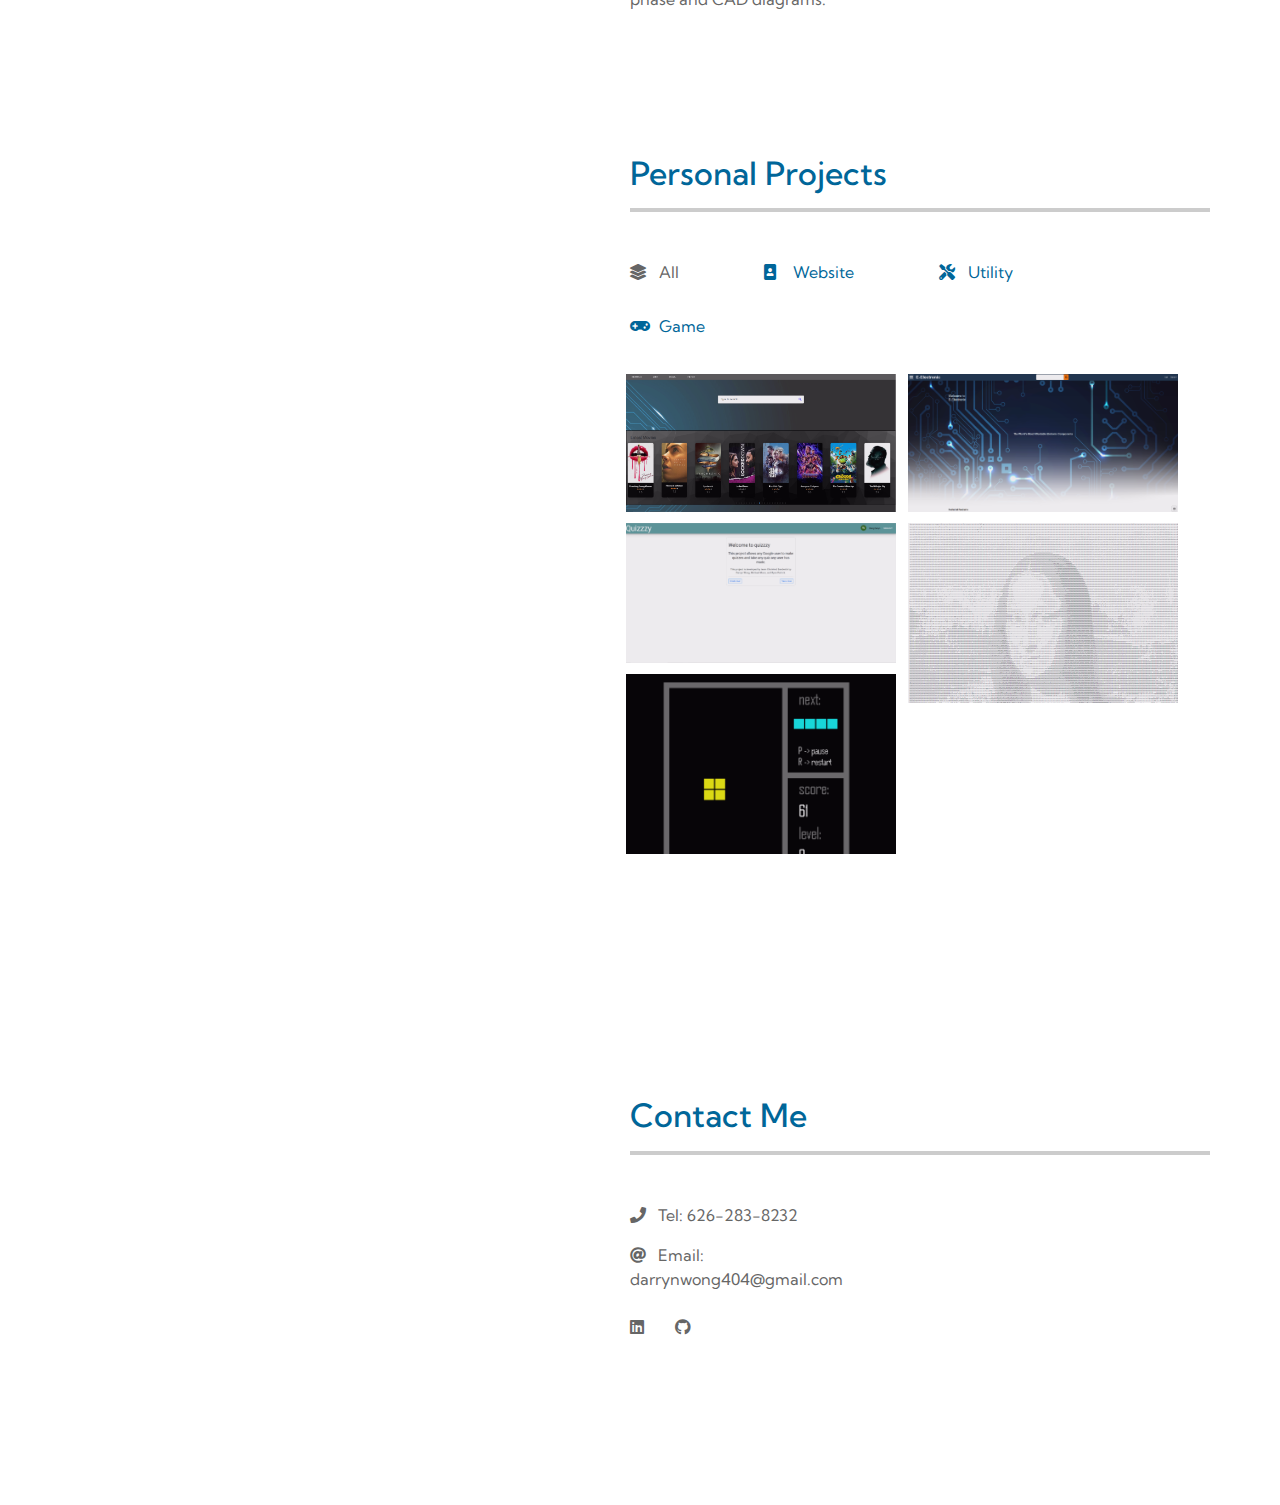
==== commit d3a60718: "Update index.html" ====
--- a/index.html
+++ b/index.html
@@ -229,7 +229,8 @@
                                     </p>
                                     <p>
                                         I’m an innovative software engineer with 7 months of working experience.
-                                        I'll be graduating with a Bachelor of Science in Computer Science degree. I am
+                                        I just graduated with a Bachelor of Science in Computer Science degree in
+                                        Janunary 2022. I am
                                         looking for opportunities to work as a <strong>software
                                             engineer</strong>/<strong>devloper</strong> or
                                         <strong>front-end</strong>/<strong>back-end</strong>/<strong>full-stack web
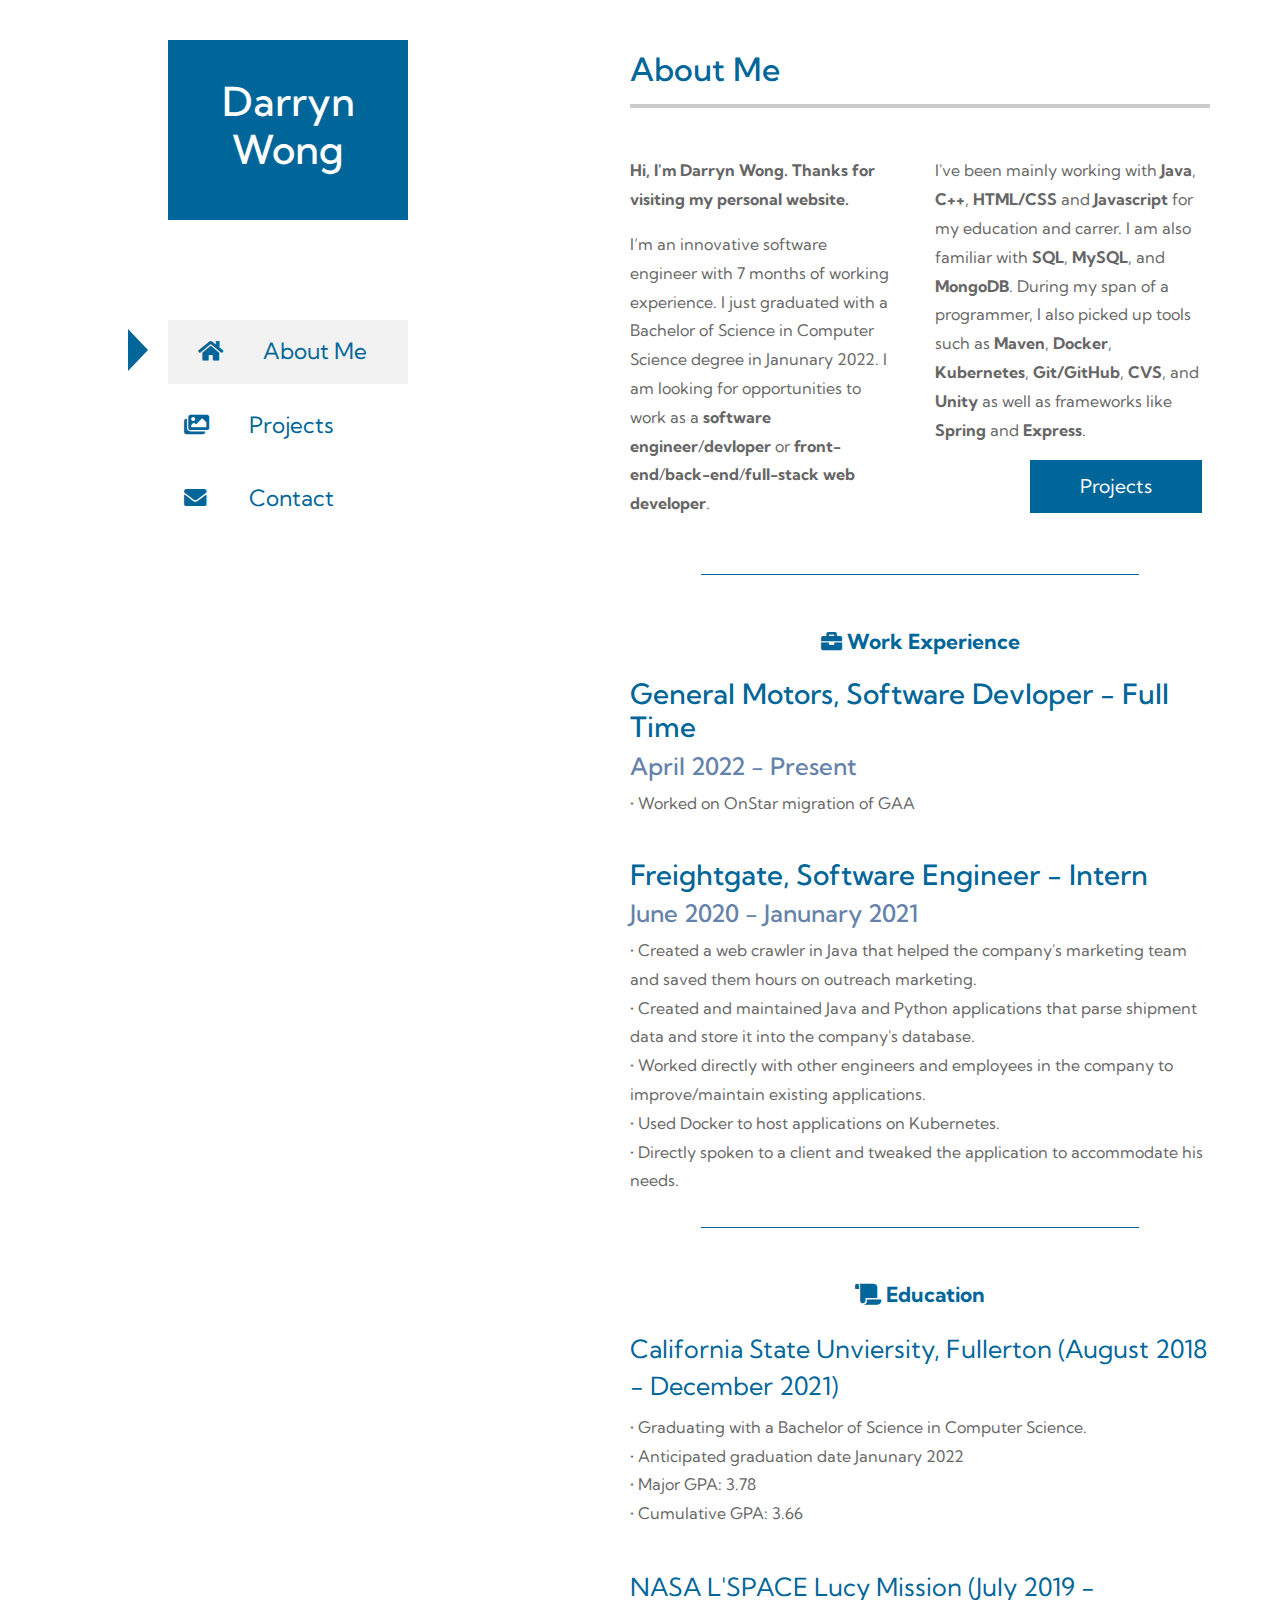
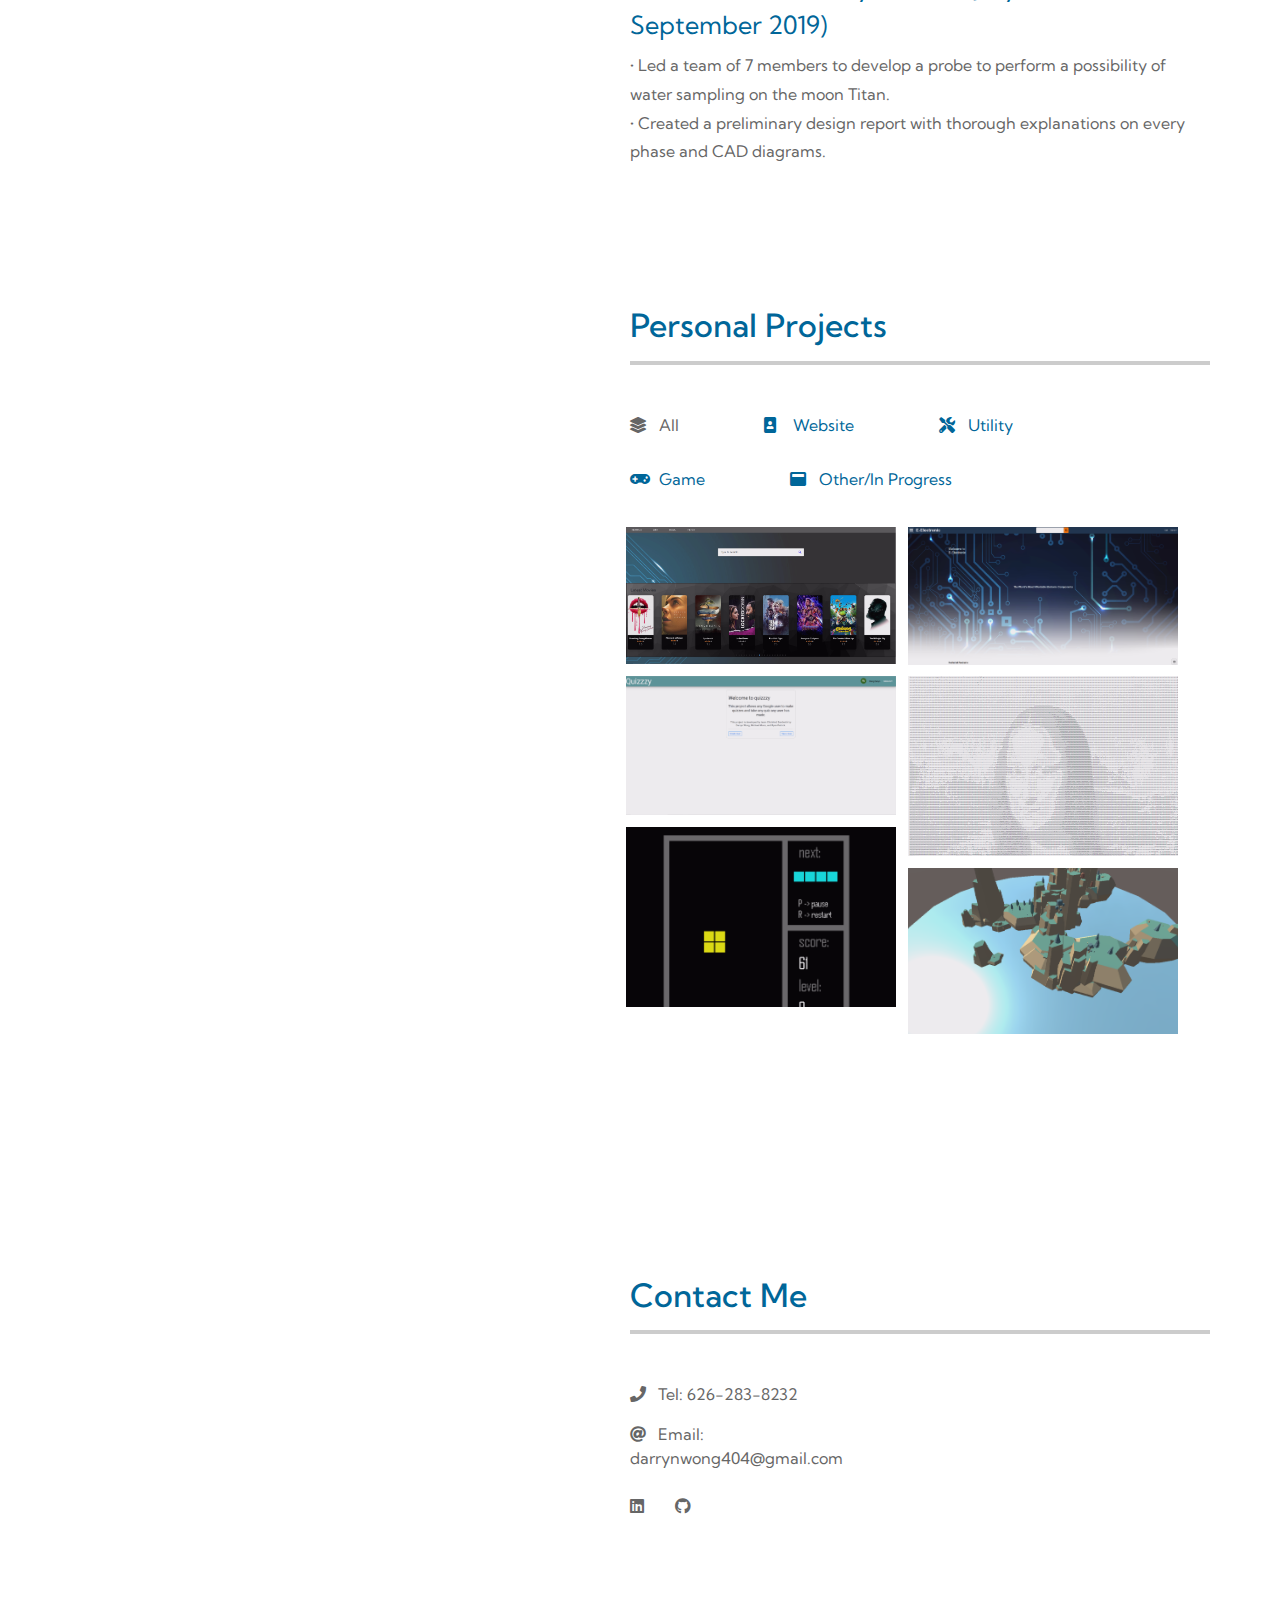
==== commit 8183c22e: "update island" ====
--- a/index.html
+++ b/index.html
@@ -163,7 +163,8 @@
                     </p>
                 </div>
                 <div class="modal-footer">
-                    <a class="btn btn-link" href="https://github.com/brandon-hoang-le/CPSC481-Project-TetrisAI">view
+                    <a class="btn btn-link"
+                        href="https://github.com/brandon-hoang-le/CPSC481-Project-TetrisAI/tree/modified">view
                         page</a>
                     <a class="btn btn-link" href="https://youtu.be/B5fNfh4JNrk">demo</a>
                     <button type="button" class="btn btn-secondary float-left" data-dismiss="modal">Close</button>
@@ -172,6 +173,41 @@
         </div>
     </div>
 
+    <div class="modal fade" id="proceduralIslandGeneration" tabindex="-1" role="dialog" aria-labelledby="tetrisAI"
+        aria-hidden="true">
+        <div class="modal-dialog" role="document">
+            <div class="modal-content">
+                <div class="modal-header">
+                    <h5 class="modal-title">Procedural Island Generator</h5>
+                    <button type="button" class="close" data-dismiss="modal" aria-label="Close">
+                        <span aria-hidden="true">&times;</span>
+                    </button>
+                </div>
+                <div class="modal-body">
+                    <p>
+                        This project aims to generate a natural looking island<br>
+                        Perlin noise was used generate the landscape and raycasts are used to determine if the landing
+                        position would be natural<br>
+                        <!-- <hr class="mb-2">
+                        This project uses <u><a
+                                href="https://github.com/ibrahimAtespare/tetris-python">ibrahimAtespareibrahimAtespare's
+                                Tetris game</a></u> as a the base game.<br> -->
+                        <hr class="mb-2">
+                        This project utilized Unity and C#.<br>
+                    </p>
+                </div>
+                <div class="modal-footer">
+                    <a class="btn btn-link" href="https://github.com/Darryn-Wong/procedural-island-generation">view
+                        page</a>
+                    <a class="btn btn-link" href="https://darryn-wong.github.io/procedural-island-generation/">demo</a>
+                    <button type="button" class="btn btn-secondary float-left" data-dismiss="modal">Close</button>
+                </div>
+            </div>
+        </div>
+    </div>
+
+
+    <!-- Main content -->
     <div class="container-fluid">
         <div class="row">
             <!-- Leftside bar -->
@@ -219,13 +255,15 @@
                 <div class="tm-section-wrap">
                     <!-- <div class="tm-parallax" data-parallax="scroll" data-image-src="img/img-01.jpg"></div>                    -->
                     <section id="home" class="tm-section">
-                        <h2 class="tm-text-primary">About Me</h2>
+                        <!-- <h2 class="tm-text-primary"> <i class="fas fa-user tm-text-primary"></i> About Me</h2> -->
+                        <h2 class="tm-text-primary"> About Me</h2>
                         <hr class="mb-5">
                         <div class="row">
                             <div class="col-lg-6 tm-col-experience mb-4">
                                 <div class="tm-text-container">
                                     <p>
-                                        <strong>Hi, I'm Darryn Wong. Thanks for visiting my personal website.</strong>
+                                        <strong>Hi, I'm Darryn Wong. Thanks for visiting my personal
+                                            website.</strong>
                                     </p>
                                     <p>
                                         I’m an innovative software engineer with 7 months of working experience.
@@ -242,11 +280,15 @@
                                 <div class="tm-text-container">
                                     <p>
                                         I've been mainly working with <strong>Java</strong>, <strong>C++</strong>,
-                                        <strong>HTML/CSS</strong> and <strong>Javascript</strong> for my education and
-                                        carrer. I am also familiar with <strong>SQL</strong>,<strong> MySQL</strong>,
-                                        and <strong>MongoDB</strong>. During my span of a programmer, I also picked up
+                                        <strong>HTML/CSS</strong> and <strong>Javascript</strong> for my education
+                                        and
+                                        carrer. I am also familiar with <strong>SQL</strong>,<strong>
+                                            MySQL</strong>,
+                                        and <strong>MongoDB</strong>. During my span of a programmer, I also picked
+                                        up
                                         tools such as <strong>Maven</strong>, <strong>Docker</strong>,
-                                        <strong>Kubernetes</strong>, <strong>Git/GitHub</strong>, <strong>CVS</strong>,
+                                        <strong>Kubernetes</strong>, <strong>Git/GitHub</strong>,
+                                        <strong>CVS</strong>,
                                         and <strong>Unity</strong> </strong> as well as frameworks like
                                         <strong>Spring</strong> and <strong>Express</strong>.
                                     </p>
@@ -266,25 +308,49 @@
                         </div>
                         <hr class="tm-hr-short mb-5">
                         <div id="work-experience-header">
-                            <p>Work Experience</p>
+                            <p>
+                                <i class="fas fa-briefcase tm-text-primary"> </i>
+                                Work Experience
+                            </p>
                         </div>
                         <div class="row tm-row-experience">
                             <div class="tm-col-experience tm-col-experience-l">
-                                <div class="media mb-4">
-                                    <!-- <i class="fas fa-scroll fa-4x tm-post-icon tm-text-primary"></i> -->
+                                <!-- <div class="media mb-4"> -->
+                                <div>
+
                                     <div class="media-body">
-                                        <a href="https://freightgate.net/"
-                                            class="d-block mb-2 tm-text-primary tm-post-link job-titile"> Freightgate,
-                                            Software Engineer Intern (June 2020 - Janunary 2021)</a>
+                                        <h3>
+                                            <a href="https://www.gm.com/" class="tm-text-primary blue-hover">
+                                                General Motors, Software Devloper - Full Time
+                                            </a>
+                                        </h3>
+                                        <h4 class="grey-text">April 2022 - Present</h4>
                                         <p>
-                                            • Created a web crawler in Java that helped the company's marketing team and
+                                            • Worked on OnStar migration of GAA
+                                        </p>
+
+                                    </div>
+                                    <br>
+                                    <!-- <hr class="tm-hr-short mb-5"> -->
+                                    <div class="media-body">
+                                        <h3>
+                                            <a href="https://freightgate.net/" class="tm-text-primary blue-hover">
+                                                Freightgate, Software Engineer - Intern
+                                            </a>
+                                        </h3>
+                                        <h4 class="grey-text">June 2020 - Janunary 2021</h4>
+                                        <p>
+                                            • Created a web crawler in Java that helped the company's marketing team
+                                            and
                                             saved them hours on outreach marketing. <br>
-                                            • Created and maintained Java and Python applications that parse shipment
+                                            • Created and maintained Java and Python applications that parse
+                                            shipment
                                             data and store it into the company's database. <br>
                                             • Worked directly with other engineers and employees in the company to
                                             improve/maintain existing applications. <br>
                                             • Used Docker to host applications on Kubernetes. <br>
-                                            • Directly spoken to a client and tweaked the application to accommodate his
+                                            • Directly spoken to a client and tweaked the application to accommodate
+                                            his
                                             needs. <br>
                                         </p>
                                     </div>
@@ -293,7 +359,7 @@
                         </div>
                         <hr class="tm-hr-short mb-5">
                         <div id="work-experience-header">
-                            <p>Education</p>
+                            <p><i class="fas fa-scroll tm-text-primary"></i> Education</p>
                         </div>
                         <div class="row tm-row-experience">
                             <div class="tm-col-experience tm-col-experience-l">
@@ -317,12 +383,14 @@
                                     <!-- <i class="fas fa-scroll fa-4x tm-post-icon tm-text-primary"></i> -->
                                     <div class="media-body">
                                         <a href="javascript:void(0);"
-                                            class="d-block mb-2 tm-text-primary tm-post-link job-titile"> NASA L'SPACE
+                                            class="d-block mb-2 tm-text-primary tm-post-link job-titile"> NASA
+                                            L'SPACE
                                             Lucy Mission (July 2019 - September 2019)</a>
                                         <p>
                                             • Led a team of 7 members to develop a probe to perform a possibility of
                                             water sampling on the moon Titan.<br>
-                                            • Created a preliminary design report with thorough explanations on every
+                                            • Created a preliminary design report with thorough explanations on
+                                            every
                                             phase and CAD diagrams.<br>
                                         </p>
                                     </div>
@@ -362,12 +430,13 @@
                                     Game
                                 </a>
                             </li>
-                            <!-- <li>
-                                <a href="javascript:void(0);" class="tm-gallery-link" data-filter="game">
-                                    <i class="fas fa-leaf tm-gallery-link-icon"></i>
-                                    Game
-                                </a>
-                            </li>
+                            <li>
+                                <a href="javascript:void(0);" class="tm-gallery-link" data-filter="other">
+                                    <i class="fas fa-window-maximize tm-gallery-link-icon"></i>
+                                    Other/In Progress
+                                </a>
+                            </li>
+                            <!--
                             <li>
                                 <a href="javascript:void(0);" class="tm-gallery-link" data-filter="path-finding">
                                     <i class="fas fa-paw tm-gallery-link-icon"></i>
@@ -419,6 +488,14 @@
                                 <figcaption>
                                     <h2><i>Tetris <br> AI</i></h2>
                                     <a data-toggle="modal" data-target="#tetrisAI"></a>
+                                    <!-- <a href="projects/image-to-ascii.html">View more</a> -->
+                                </figcaption>
+                            </figure>
+                            <figure class="effect-honey tm-gallery-item other">
+                                <img src="img/procedural_island_generator.png" alt="Image" />
+                                <figcaption>
+                                    <h2><i>Procedural <br> Island <br> Generator</i></h2>
+                                    <a data-toggle="modal" data-target="#proceduralIslandGeneration"></a>
                                     <!-- <a href="projects/image-to-ascii.html">View more</a> -->
                                 </figcaption>
                             </figure>
--- a/css/index.css
+++ b/css/index.css
@@ -912,4 +912,15 @@
 		width: 100%;
 		margin-left: 0;
 	}
+}
+
+.blue-hover {
+	transition: all 0.3s ease;
+}
+.blue-hover:hover {
+	color: #068ccf !important;
+	text-decoration: none;
+}
+.grey-text {
+	color: #6582aa !important;
 }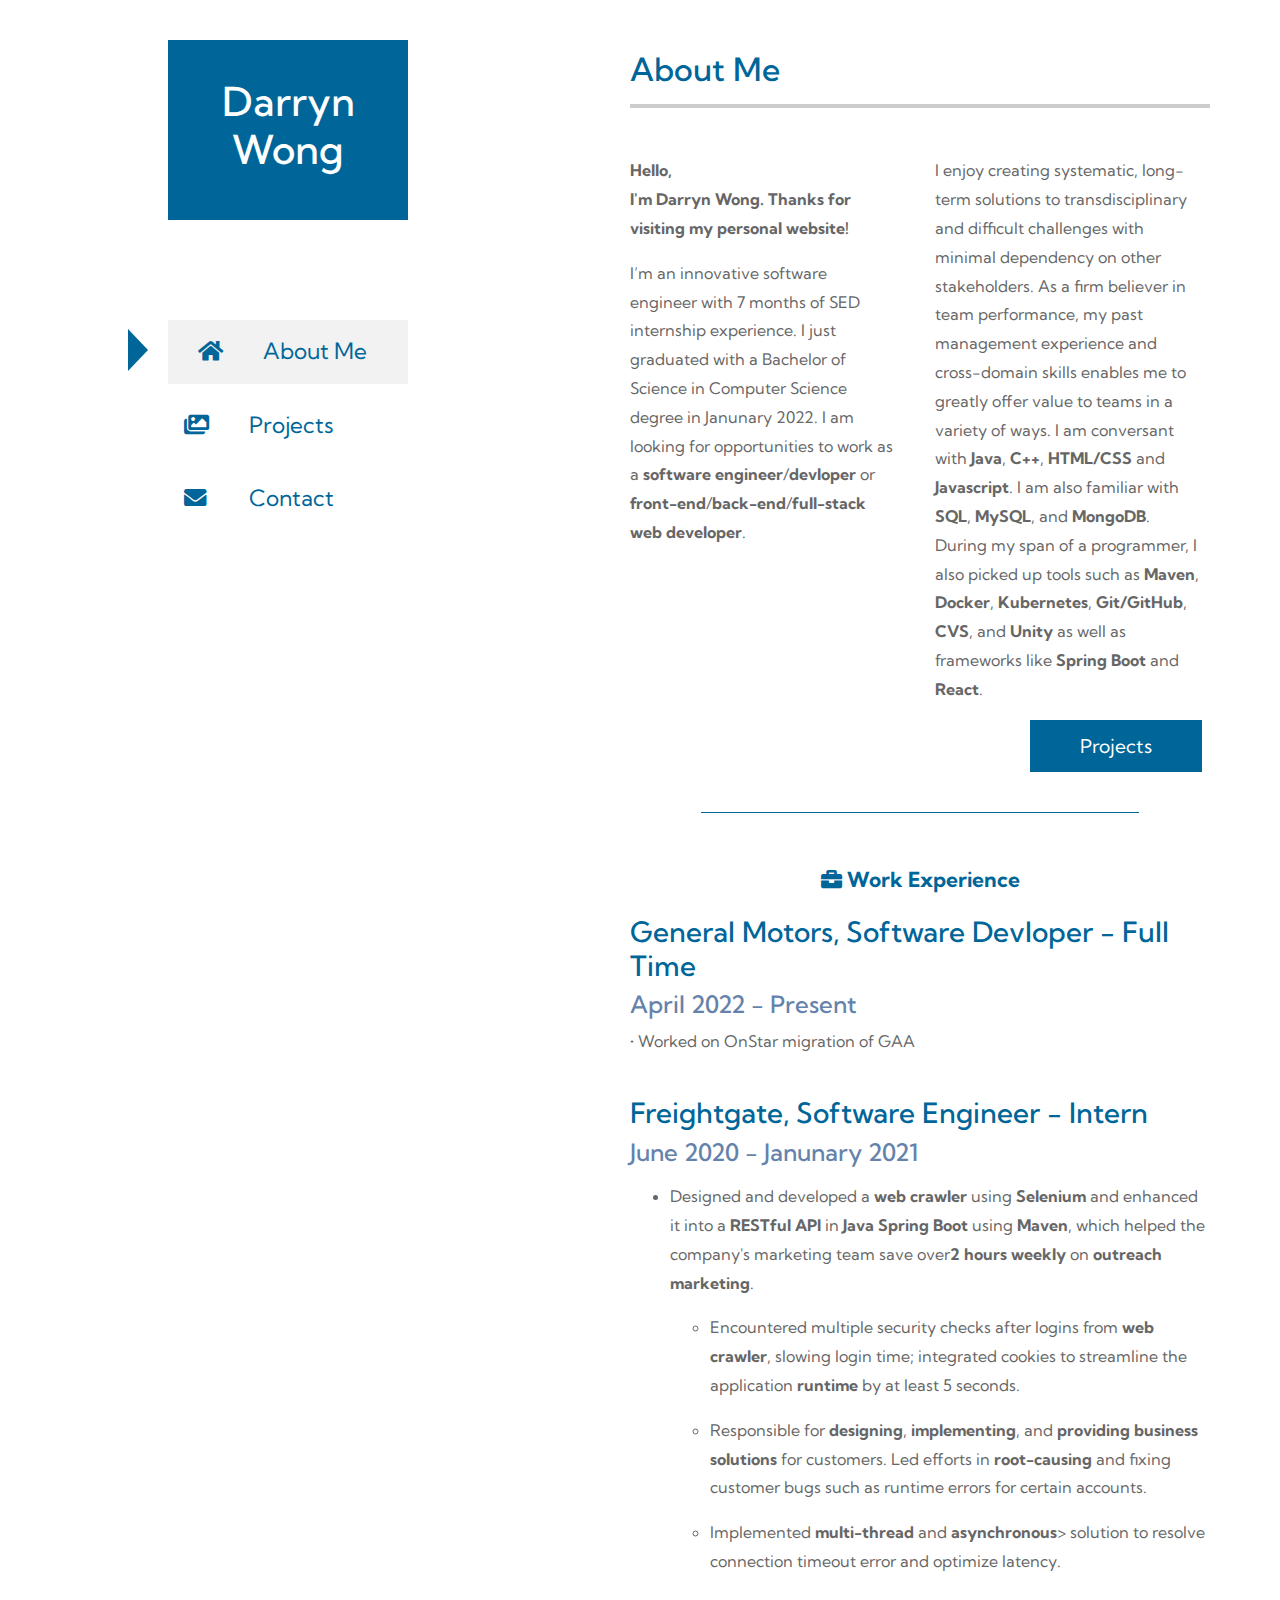
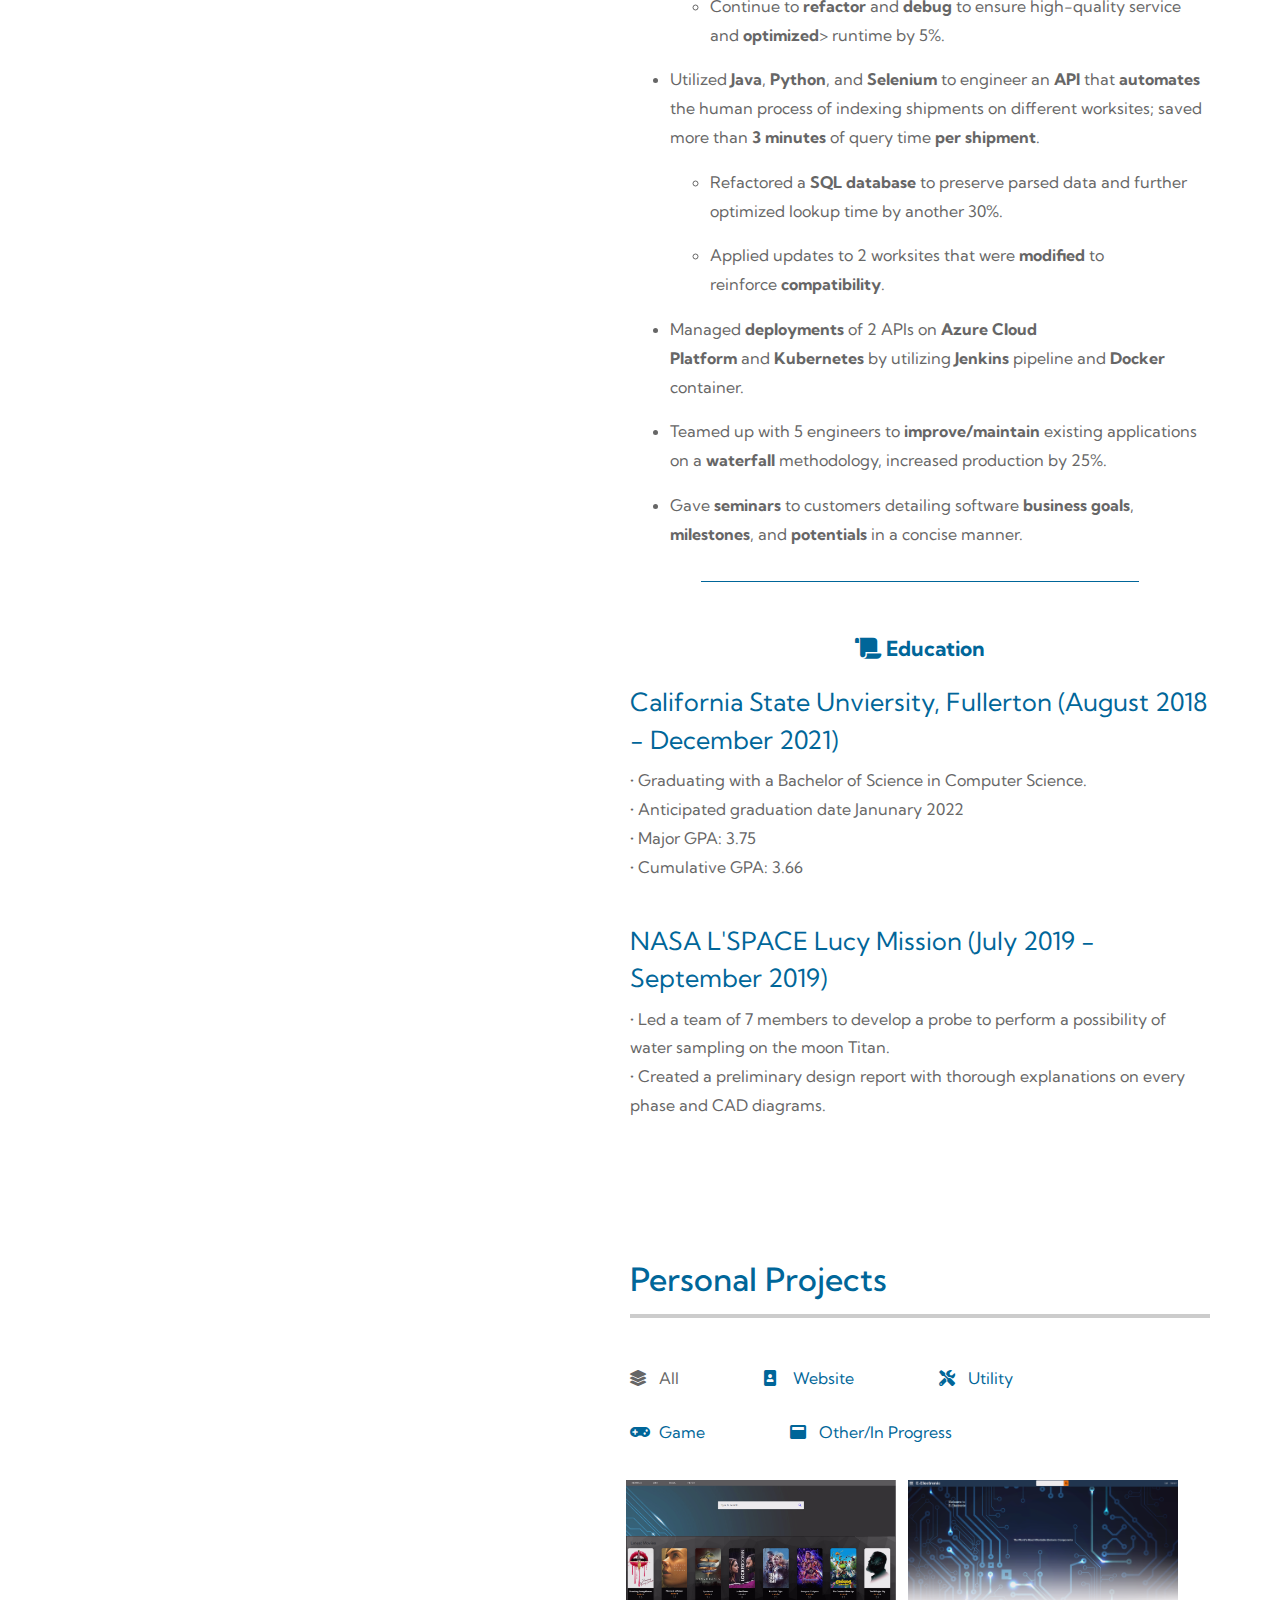
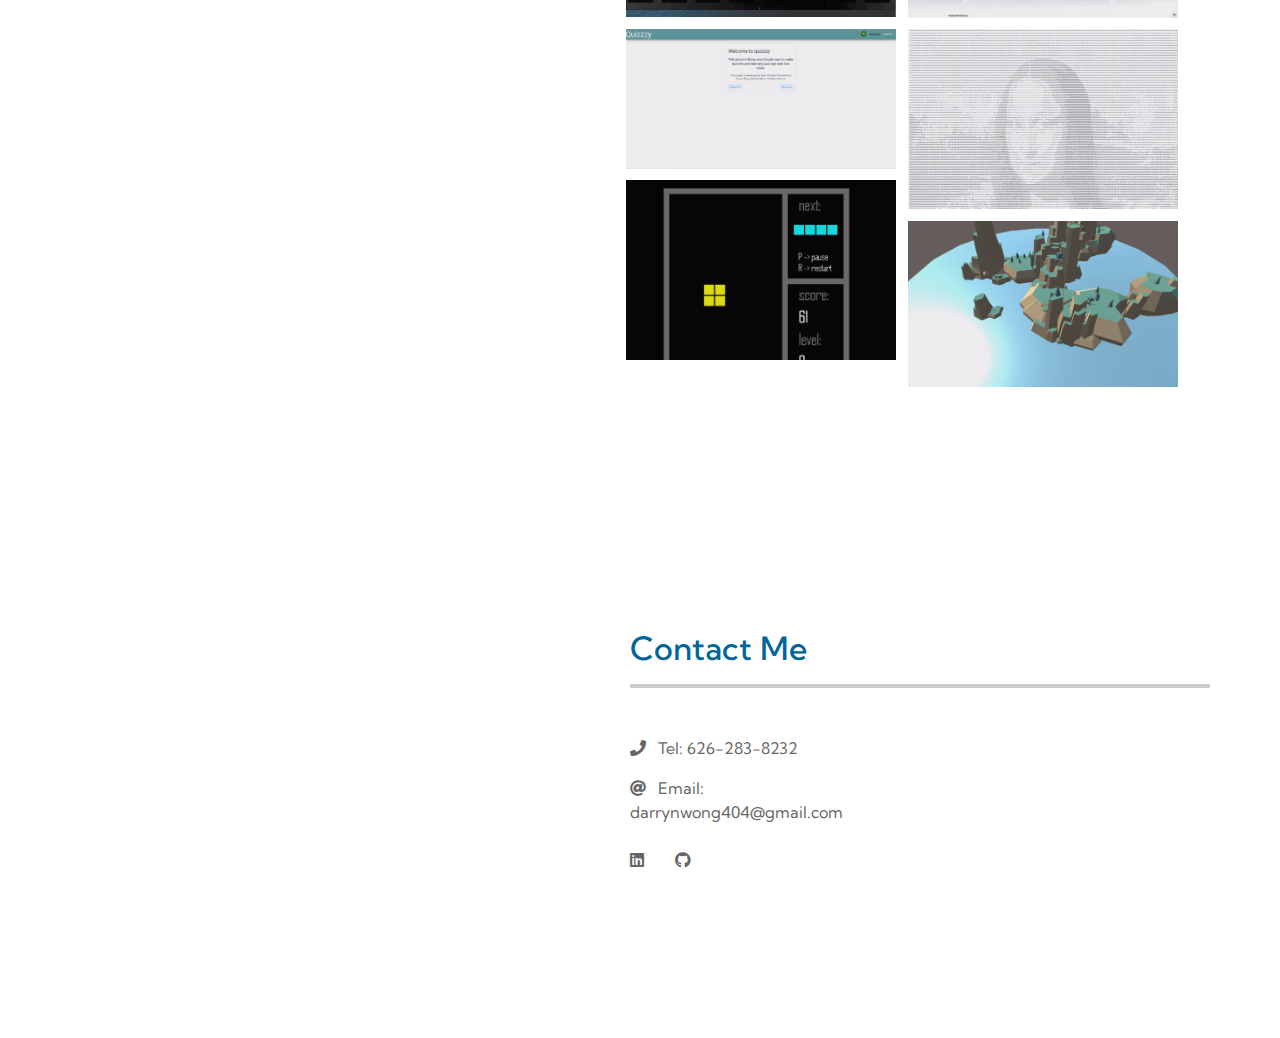
==== commit c5ba6508: "Update index.html" ====
--- a/index.html
+++ b/index.html
@@ -262,11 +262,12 @@
                             <div class="col-lg-6 tm-col-experience mb-4">
                                 <div class="tm-text-container">
                                     <p>
-                                        <strong>Hi, I'm Darryn Wong. Thanks for visiting my personal
-                                            website.</strong>
+                                        <strong>Hello,
+                                            <br>I'm Darryn Wong. Thanks for visiting my personal
+                                            website!</strong>
                                     </p>
                                     <p>
-                                        I’m an innovative software engineer with 7 months of working experience.
+                                        I’m an innovative software engineer with 7 months of SED internship experience.
                                         I just graduated with a Bachelor of Science in Computer Science degree in
                                         Janunary 2022. I am
                                         looking for opportunities to work as a <strong>software
@@ -279,10 +280,14 @@
                             <div class="col-lg-6 tm-col-experience mb-4">
                                 <div class="tm-text-container">
                                     <p>
-                                        I've been mainly working with <strong>Java</strong>, <strong>C++</strong>,
-                                        <strong>HTML/CSS</strong> and <strong>Javascript</strong> for my education
-                                        and
-                                        carrer. I am also familiar with <strong>SQL</strong>,<strong>
+                                        I enjoy creating systematic, long-term solutions to transdisciplinary and
+                                        difficult challenges with minimal dependency on other stakeholders.
+                                        As a firm believer in team performance, my past management experience and
+                                        cross-domain skills enables me to greatly offer value to teams in a variety of
+                                        ways.
+                                        I am conversant with <strong>Java</strong>, <strong>C++</strong>,
+                                        <strong>HTML/CSS</strong> and <strong>Javascript</strong>. I am also familiar
+                                        with <strong>SQL</strong>,<strong>
                                             MySQL</strong>,
                                         and <strong>MongoDB</strong>. During my span of a programmer, I also picked
                                         up
@@ -290,7 +295,7 @@
                                         <strong>Kubernetes</strong>, <strong>Git/GitHub</strong>,
                                         <strong>CVS</strong>,
                                         and <strong>Unity</strong> </strong> as well as frameworks like
-                                        <strong>Spring</strong> and <strong>Express</strong>.
+                                        <strong>Spring Boot</strong> and <strong>React</strong>.
                                     </p>
 
                                     <div class="text-right">
@@ -340,18 +345,86 @@
                                         </h3>
                                         <h4 class="grey-text">June 2020 - Janunary 2021</h4>
                                         <p>
-                                            • Created a web crawler in Java that helped the company's marketing team
-                                            and
-                                            saved them hours on outreach marketing. <br>
-                                            • Created and maintained Java and Python applications that parse
-                                            shipment
-                                            data and store it into the company's database. <br>
-                                            • Worked directly with other engineers and employees in the company to
-                                            improve/maintain existing applications. <br>
-                                            • Used Docker to host applications on Kubernetes. <br>
-                                            • Directly spoken to a client and tweaked the application to accommodate
-                                            his
-                                            needs. <br>
+                                            <ul>
+                                                <li>
+                                                    <p>Designed and developed a <b>web crawler</b> using <b>Selenium</b>
+                                                        and enhanced it into a <b>RESTful API </b>in <b>Java
+                                                            Spring Boot</b> using <b>Maven</b>, which helped the
+                                                        company's marketing team save over<b>2 hours weekly </b> on
+                                                        <b>outreach marketing</b>.
+
+                                                    </p>
+                                                    <ul>
+                                                        <li>
+                                                            <p>Encountered multiple security checks after logins
+                                                                from <b>web crawler</b>, slowing login time;
+                                                                integrated
+                                                                cookies to streamline the
+                                                                application<b> runtime </b>by at least 5
+                                                                seconds.</p>
+                                                        </li>
+                                                        <li>
+                                                            <p>Responsible for<b> designing</b>, <b> implementing</b>,
+                                                                and<b> providing business solutions</b> for
+                                                                customers. Led efforts in<b> root-causing </b> and
+                                                                fixing
+                                                                customer bugs such as runtime errors for certain
+                                                                accounts.
+                                                            </p>
+                                                        </li>
+                                                        <li>
+                                                            <p>Implemented <b>multi-thread </b>and<b> asynchronous</b>>
+                                                                solution to resolve connection timeout
+                                                                error and optimize latency.</p>
+                                                        </li>
+                                                        <li>
+                                                            <p>Continue to <b>refactor</b> and <b>debug</b> to
+                                                                ensure high-quality service
+                                                                and<b> optimized</b>> runtime by
+                                                                5%.</p>
+                                                        </li>
+                                                    </ul>
+                                                </li>
+                                                <li>
+                                                    <p>Utilized&nbsp;<b>Java</b>,&nbsp;<b>Python</b>,
+                                                        and&nbsp;<b>Selenium </b>to engineer
+                                                        an&nbsp;<b>API </b>that&nbsp;<b>automates
+                                                        </b>the human process of indexing shipments on different
+                                                        worksites; saved more than&nbsp;<b>3
+                                                            minutes</b>&nbsp;of query time&nbsp;<b>per
+                                                            shipment</b>.</p>
+                                                    <ul>
+                                                        <li>
+                                                            <p>Refactored a&nbsp;<b>SQL database</b>&nbsp;to
+                                                                preserve parsed data and further optimized lookup time
+                                                                by another 30%.</p>
+                                                        </li>
+                                                        <li>
+                                                            <p>Applied updates to 2 worksites that
+                                                                were&nbsp;<b>modified </b>to
+                                                                reinforce&nbsp;<b>compatibility</b>.</p>
+                                                        </li>
+                                                    </ul>
+                                                </li>
+                                                <li>
+                                                    <p>Managed&nbsp;<b>deployments </b>of 2 APIs
+                                                        on&nbsp;<b>Azure Cloud
+                                                            Platform</b>&nbsp;and&nbsp;<b>Kubernetes</b>&nbsp;by
+                                                        utilizing&nbsp;<b>Jenkins </b>pipeline
+                                                        and&nbsp;<b>Docker </b>container.</p>
+                                                </li>
+                                                <li>
+                                                    <p>Teamed up with 5 engineers
+                                                        to&nbsp;<b>improve/maintain</b>&nbsp;existing
+                                                        applications on a&nbsp;<b>waterfall
+                                                        </b>methodology,&nbsp;increased production by 25%.</p>
+                                                </li>
+                                                <li>
+                                                    <p>Gave <b>seminars </b>to customers detailing software
+                                                        <b>business goals</b>, <b>milestones</b>,
+                                                        and <b>potentials </b>in a concise manner.</p>
+                                                </li>
+                                            </ul>
                                         </p>
                                     </div>
                                 </div>
@@ -372,7 +445,7 @@
                                         <p>
                                             • Graduating with a Bachelor of Science in Computer Science.<br>
                                             • Anticipated graduation date Janunary 2022<br>
-                                            • Major GPA: 3.78 <br>
+                                            • Major GPA: 3.75 <br>
                                             • Cumulative GPA: 3.66 <br>
                                         </p>
                                     </div>
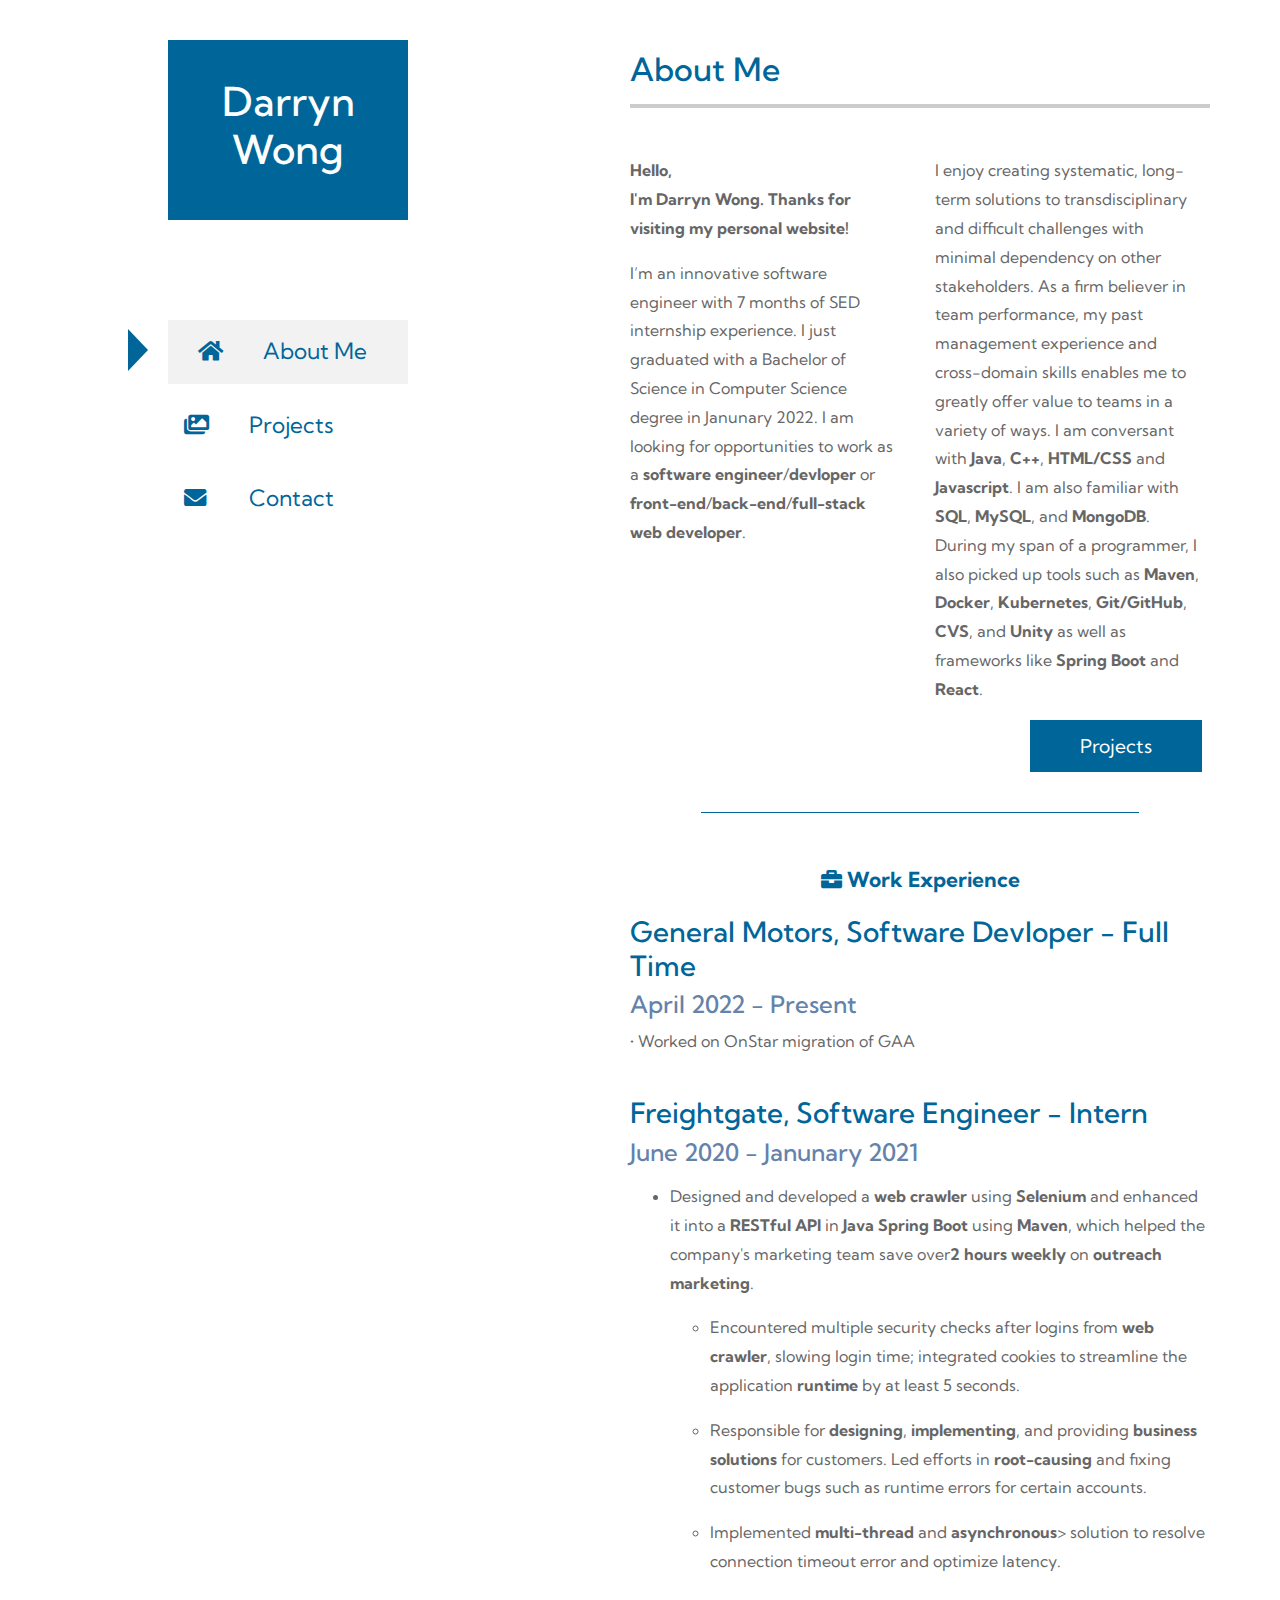
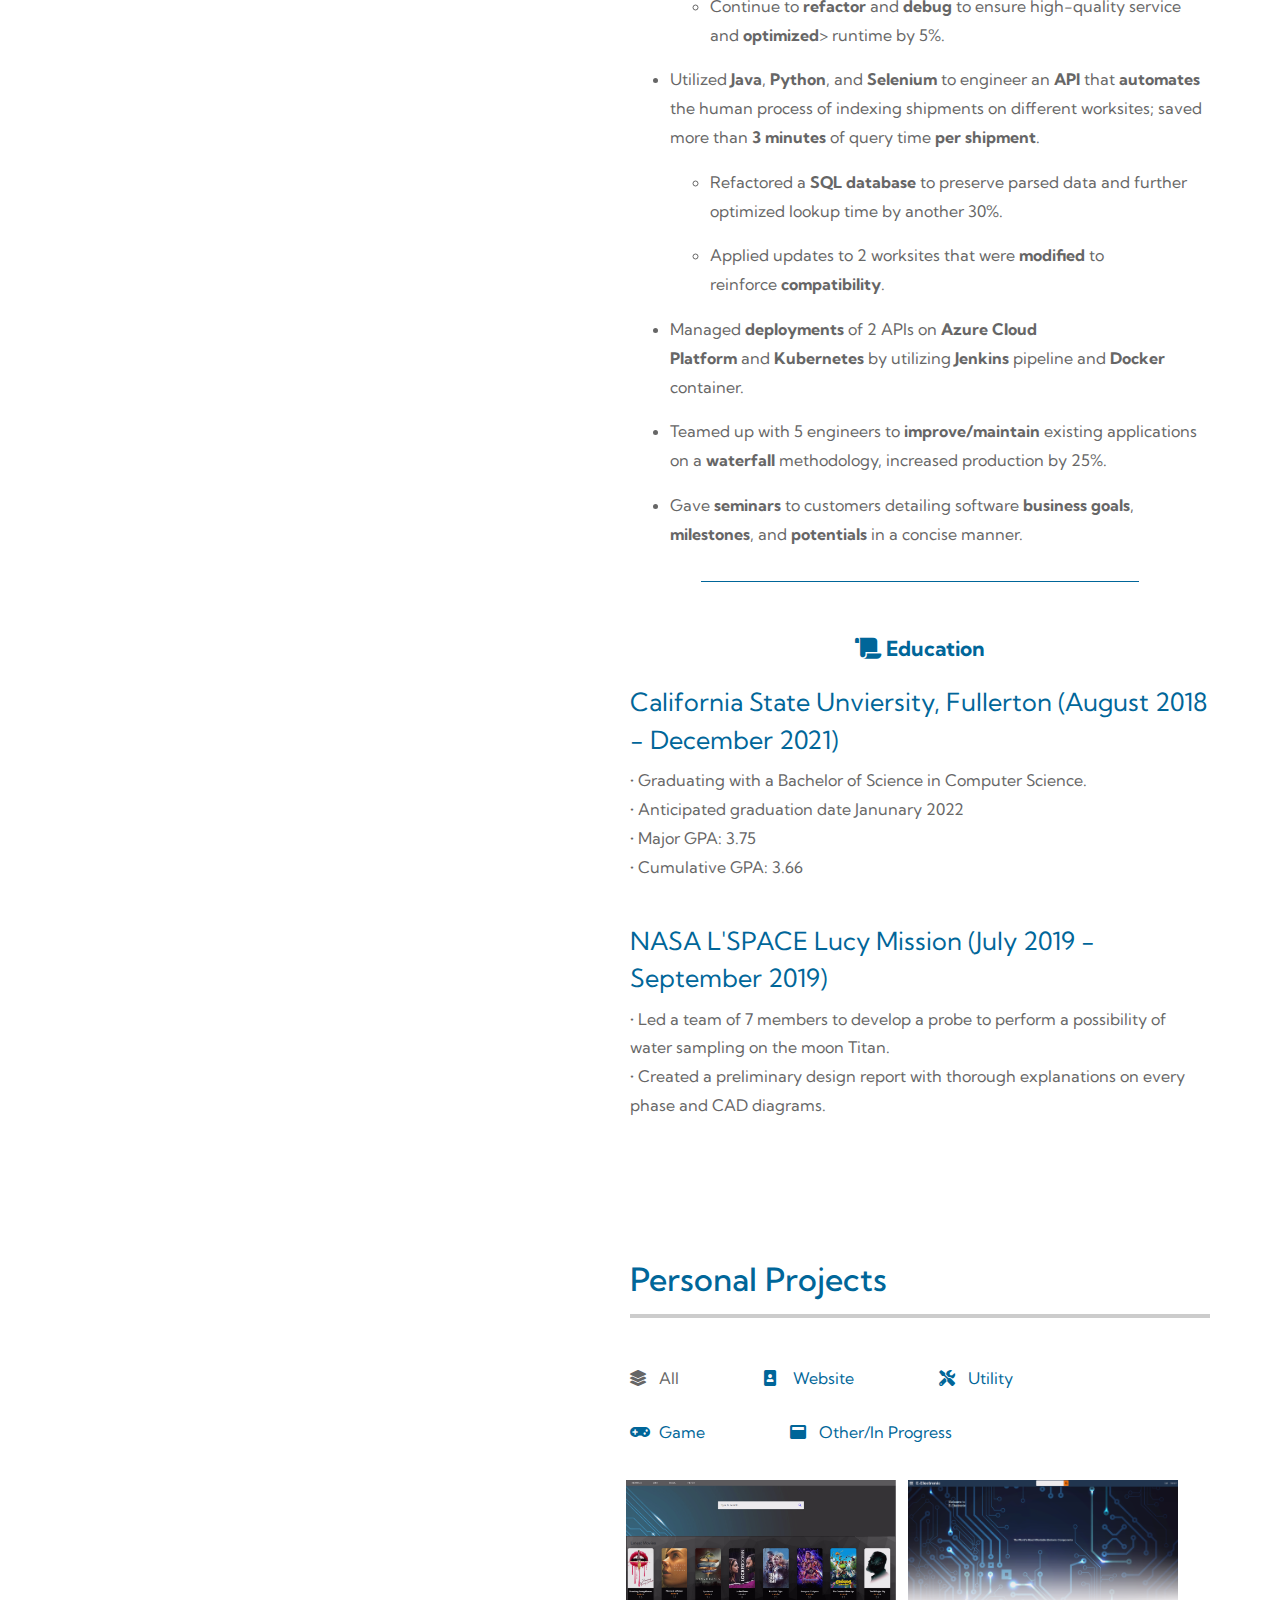
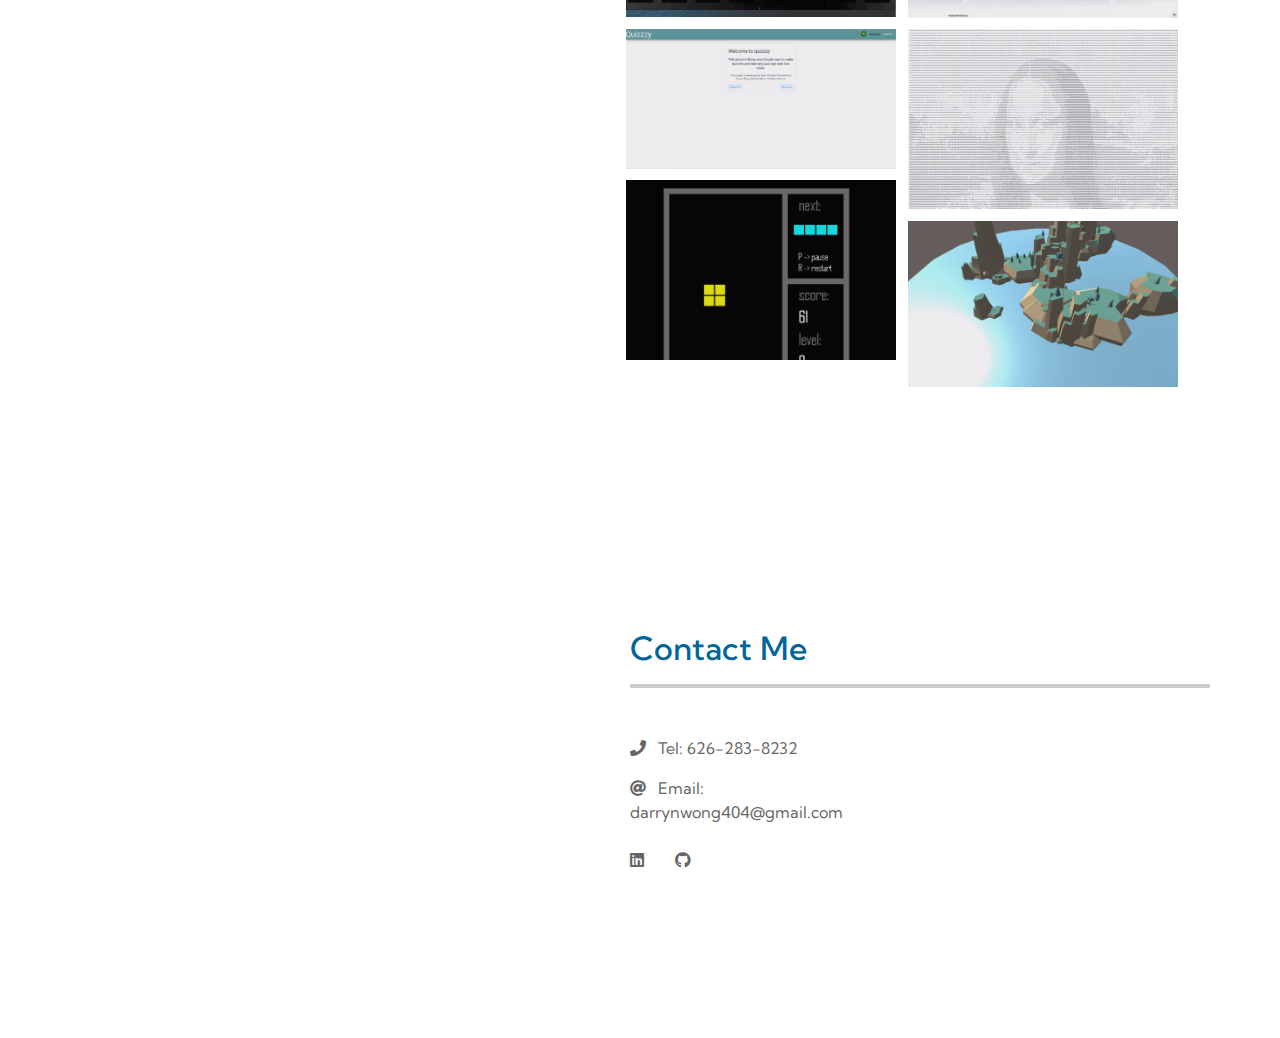
==== commit d8375215: "Update index.html" ====
--- a/index.html
+++ b/index.html
@@ -365,7 +365,7 @@
                                                         </li>
                                                         <li>
                                                             <p>Responsible for<b> designing</b>, <b> implementing</b>,
-                                                                and<b> providing business solutions</b> for
+                                                                and providing <b>business solutions</b> for
                                                                 customers. Led efforts in<b> root-causing </b> and
                                                                 fixing
                                                                 customer bugs such as runtime errors for certain
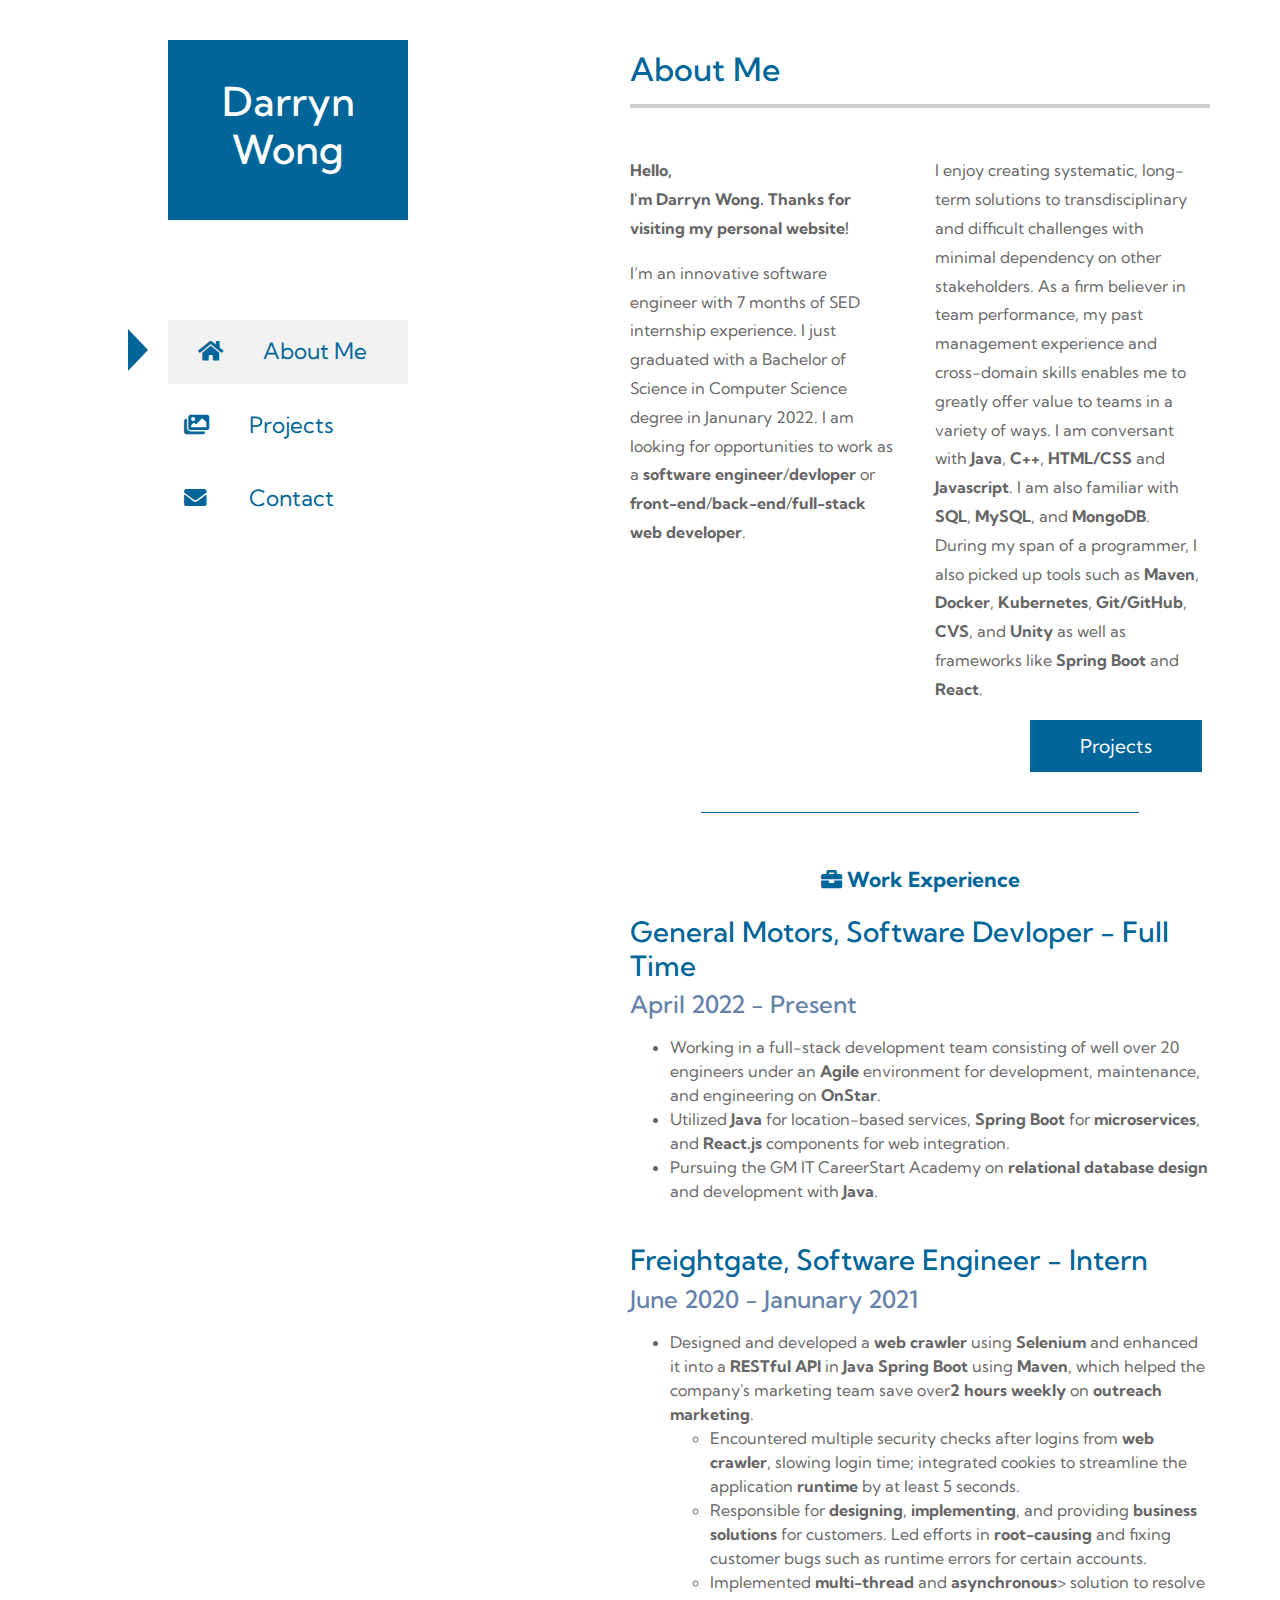
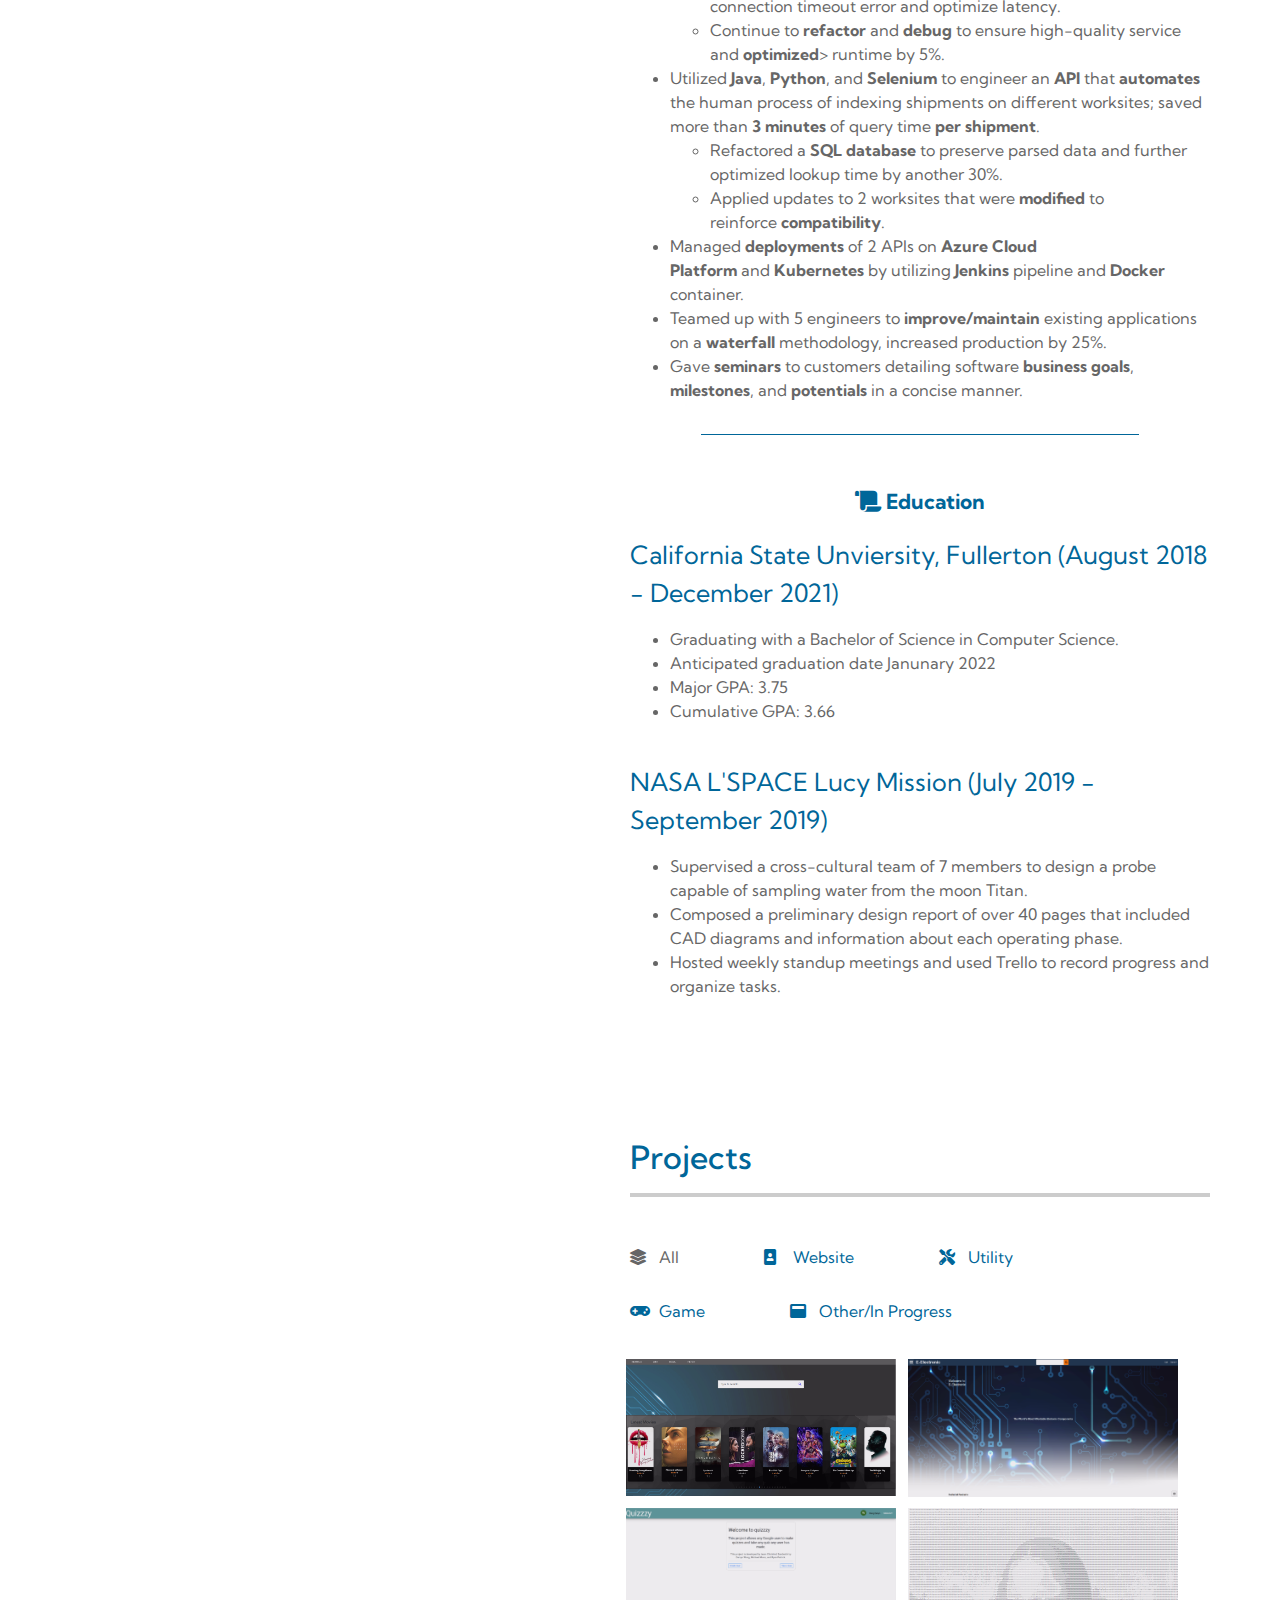
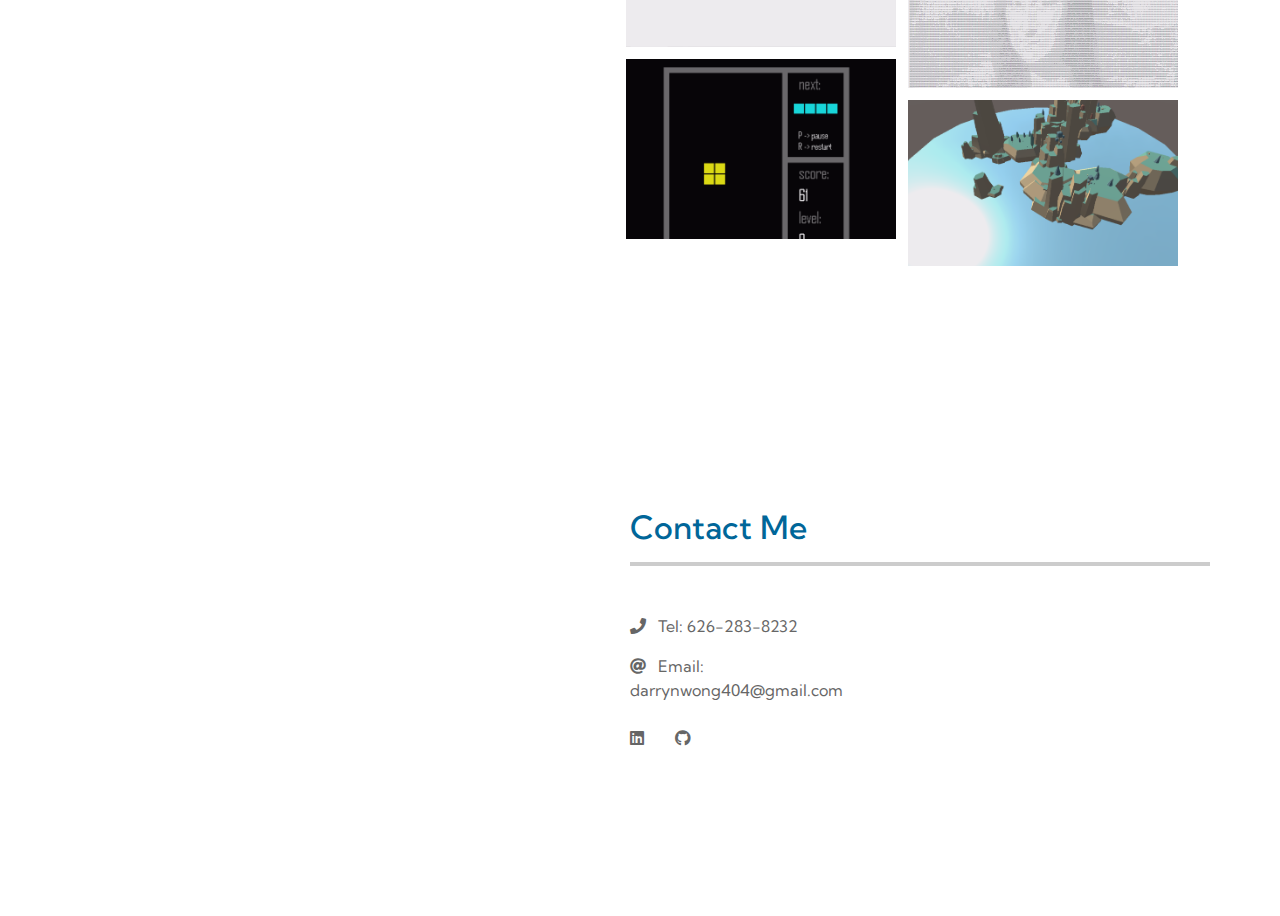
==== commit 28da2112: "Update index.html" ====
--- a/index.html
+++ b/index.html
@@ -331,7 +331,22 @@
                                         </h3>
                                         <h4 class="grey-text">April 2022 - Present</h4>
                                         <p>
-                                            • Worked on OnStar migration of GAA
+                                            <ul>
+                                                <li>
+                                                    Working in a full-stack development team consisting of well over
+                                                    20 engineers under an <b>Agile</b> environment for development,
+                                                    maintenance, and engineering on <b>OnStar</b>.
+                                                </li>
+                                                <li>
+                                                    Utilized <b>Java</b> for location-based
+                                                    services, <b>Spring Boot</b> for <b>microservices</b>,
+                                                    and <b>React.js</b> components for web integration.
+                                                </li>
+                                                <li>
+                                                    Pursuing the GM IT CareerStart Academy on <b>relational database
+                                                        design</b> and development with <b>Java</b>.
+                                                </li>
+                                            </ul>
                                         </p>
 
                                     </div>
@@ -347,82 +362,82 @@
                                         <p>
                                             <ul>
                                                 <li>
-                                                    <p>Designed and developed a <b>web crawler</b> using <b>Selenium</b>
-                                                        and enhanced it into a <b>RESTful API </b>in <b>Java
-                                                            Spring Boot</b> using <b>Maven</b>, which helped the
-                                                        company's marketing team save over<b>2 hours weekly </b> on
-                                                        <b>outreach marketing</b>.
-
-                                                    </p>
+                                                    Designed and developed a <b>web crawler</b> using <b>Selenium</b>
+                                                    and enhanced it into a <b>RESTful API </b>in <b>Java
+                                                        Spring Boot</b> using <b>Maven</b>, which helped the
+                                                    company's marketing team save over<b>2 hours weekly </b> on
+                                                    <b>outreach marketing</b>.
+
+
                                                     <ul>
                                                         <li>
-                                                            <p>Encountered multiple security checks after logins
-                                                                from <b>web crawler</b>, slowing login time;
-                                                                integrated
-                                                                cookies to streamline the
-                                                                application<b> runtime </b>by at least 5
-                                                                seconds.</p>
+                                                            Encountered multiple security checks after logins
+                                                            from <b>web crawler</b>, slowing login time;
+                                                            integrated
+                                                            cookies to streamline the
+                                                            application<b> runtime </b>by at least 5
+                                                            seconds.
                                                         </li>
                                                         <li>
-                                                            <p>Responsible for<b> designing</b>, <b> implementing</b>,
-                                                                and providing <b>business solutions</b> for
-                                                                customers. Led efforts in<b> root-causing </b> and
-                                                                fixing
-                                                                customer bugs such as runtime errors for certain
-                                                                accounts.
-                                                            </p>
+                                                            Responsible for<b> designing</b>, <b> implementing</b>,
+                                                            and providing <b>business solutions</b> for
+                                                            customers. Led efforts in<b> root-causing </b> and
+                                                            fixing
+                                                            customer bugs such as runtime errors for certain
+                                                            accounts.
+
                                                         </li>
                                                         <li>
-                                                            <p>Implemented <b>multi-thread </b>and<b> asynchronous</b>>
-                                                                solution to resolve connection timeout
-                                                                error and optimize latency.</p>
+                                                            Implemented <b>multi-thread </b>and<b> asynchronous</b>>
+                                                            solution to resolve connection timeout
+                                                            error and optimize latency.
                                                         </li>
                                                         <li>
-                                                            <p>Continue to <b>refactor</b> and <b>debug</b> to
-                                                                ensure high-quality service
-                                                                and<b> optimized</b>> runtime by
-                                                                5%.</p>
+                                                            Continue to <b>refactor</b> and <b>debug</b> to
+                                                            ensure high-quality service
+                                                            and<b> optimized</b>> runtime by
+                                                            5%.
                                                         </li>
                                                     </ul>
                                                 </li>
                                                 <li>
-                                                    <p>Utilized&nbsp;<b>Java</b>,&nbsp;<b>Python</b>,
-                                                        and&nbsp;<b>Selenium </b>to engineer
-                                                        an&nbsp;<b>API </b>that&nbsp;<b>automates
-                                                        </b>the human process of indexing shipments on different
-                                                        worksites; saved more than&nbsp;<b>3
-                                                            minutes</b>&nbsp;of query time&nbsp;<b>per
-                                                            shipment</b>.</p>
+                                                    Utilized&nbsp;<b>Java</b>,&nbsp;<b>Python</b>,
+                                                    and&nbsp;<b>Selenium </b>to engineer
+                                                    an&nbsp;<b>API </b>that&nbsp;<b>automates
+                                                    </b>the human process of indexing shipments on different
+                                                    worksites; saved more than&nbsp;<b>3
+                                                        minutes</b>&nbsp;of query time&nbsp;<b>per
+                                                        shipment</b>.
                                                     <ul>
                                                         <li>
-                                                            <p>Refactored a&nbsp;<b>SQL database</b>&nbsp;to
-                                                                preserve parsed data and further optimized lookup time
-                                                                by another 30%.</p>
+                                                            Refactored a&nbsp;<b>SQL database</b>&nbsp;to
+                                                            preserve parsed data and further optimized lookup time
+                                                            by another 30%.
                                                         </li>
                                                         <li>
-                                                            <p>Applied updates to 2 worksites that
-                                                                were&nbsp;<b>modified </b>to
-                                                                reinforce&nbsp;<b>compatibility</b>.</p>
+                                                            Applied updates to 2 worksites that
+                                                            were&nbsp;<b>modified </b>to
+                                                            reinforce&nbsp;<b>compatibility</b>.
                                                         </li>
                                                     </ul>
                                                 </li>
                                                 <li>
-                                                    <p>Managed&nbsp;<b>deployments </b>of 2 APIs
-                                                        on&nbsp;<b>Azure Cloud
-                                                            Platform</b>&nbsp;and&nbsp;<b>Kubernetes</b>&nbsp;by
-                                                        utilizing&nbsp;<b>Jenkins </b>pipeline
-                                                        and&nbsp;<b>Docker </b>container.</p>
-                                                </li>
-                                                <li>
-                                                    <p>Teamed up with 5 engineers
-                                                        to&nbsp;<b>improve/maintain</b>&nbsp;existing
-                                                        applications on a&nbsp;<b>waterfall
-                                                        </b>methodology,&nbsp;increased production by 25%.</p>
-                                                </li>
-                                                <li>
-                                                    <p>Gave <b>seminars </b>to customers detailing software
-                                                        <b>business goals</b>, <b>milestones</b>,
-                                                        and <b>potentials </b>in a concise manner.</p>
+                                                    Managed&nbsp;<b>deployments </b>of 2 APIs
+                                                    on&nbsp;<b>Azure Cloud
+                                                        Platform</b>&nbsp;and&nbsp;<b>Kubernetes</b>&nbsp;by
+                                                    utilizing&nbsp;<b>Jenkins </b>pipeline
+                                                    and&nbsp;<b>Docker </b>container.
+                                                </li>
+                                                <li>
+                                                    Teamed up with 5 engineers
+                                                    to&nbsp;<b>improve/maintain</b>&nbsp;existing
+                                                    applications on a&nbsp;<b>waterfall
+                                                    </b>methodology,&nbsp;increased production by 25%.
+                                                </li>
+                                                <li>
+                                                    Gave <b>seminars </b>to customers detailing software
+                                                    <b>business goals</b>, <b>milestones</b>,
+                                                    and <b>potentials </b>in a concise manner.
                                                 </li>
                                             </ul>
                                         </p>
@@ -443,10 +458,13 @@
                                             class="d-block mb-2 tm-text-primary tm-post-link job-titile"> California
                                             State Unviersity, Fullerton (August 2018 - December 2021)</a>
                                         <p>
-                                            • Graduating with a Bachelor of Science in Computer Science.<br>
-                                            • Anticipated graduation date Janunary 2022<br>
-                                            • Major GPA: 3.75 <br>
-                                            • Cumulative GPA: 3.66 <br>
+                                            <ul>
+                                                <li>Graduating with a Bachelor of Science in Computer Science.</li>
+                                                <li>Anticipated graduation date Janunary 2022</li>
+                                                <li>Major GPA: 3.75 </li>
+                                                <li>Cumulative GPA: 3.66 </li>
+                                            </ul>
+
                                         </p>
                                     </div>
                                 </div>
@@ -460,11 +478,14 @@
                                             L'SPACE
                                             Lucy Mission (July 2019 - September 2019)</a>
                                         <p>
-                                            • Led a team of 7 members to develop a probe to perform a possibility of
-                                            water sampling on the moon Titan.<br>
-                                            • Created a preliminary design report with thorough explanations on
-                                            every
-                                            phase and CAD diagrams.<br>
+                                            <ul>
+                                                <li>Supervised a cross-cultural team of 7 members to design a probe
+                                                    capable of sampling water from the moon Titan.</li>
+                                                <li>Composed a preliminary design report of over 40 pages that included
+                                                    CAD diagrams and information about each operating phase.</li>
+                                                <li>Hosted weekly standup meetings and used Trello to record progress
+                                                    and organize tasks.</li>
+                                            </ul>
                                         </p>
                                     </div>
                                 </div>
@@ -476,7 +497,7 @@
                 <div class="tm-section-wrap">
                     <!-- <div class="tm-parallax" data-parallax="scroll" data-image-src="img/img-02.jpg"></div>                    -->
                     <section id="gallery" class="tm-section">
-                        <h2 class="tm-text-primary">Personal Projects</h2>
+                        <h2 class="tm-text-primary">Projects</h2>
                         <hr class="mb-5">
                         <ul class="tm-gallery-links">
                             <li>
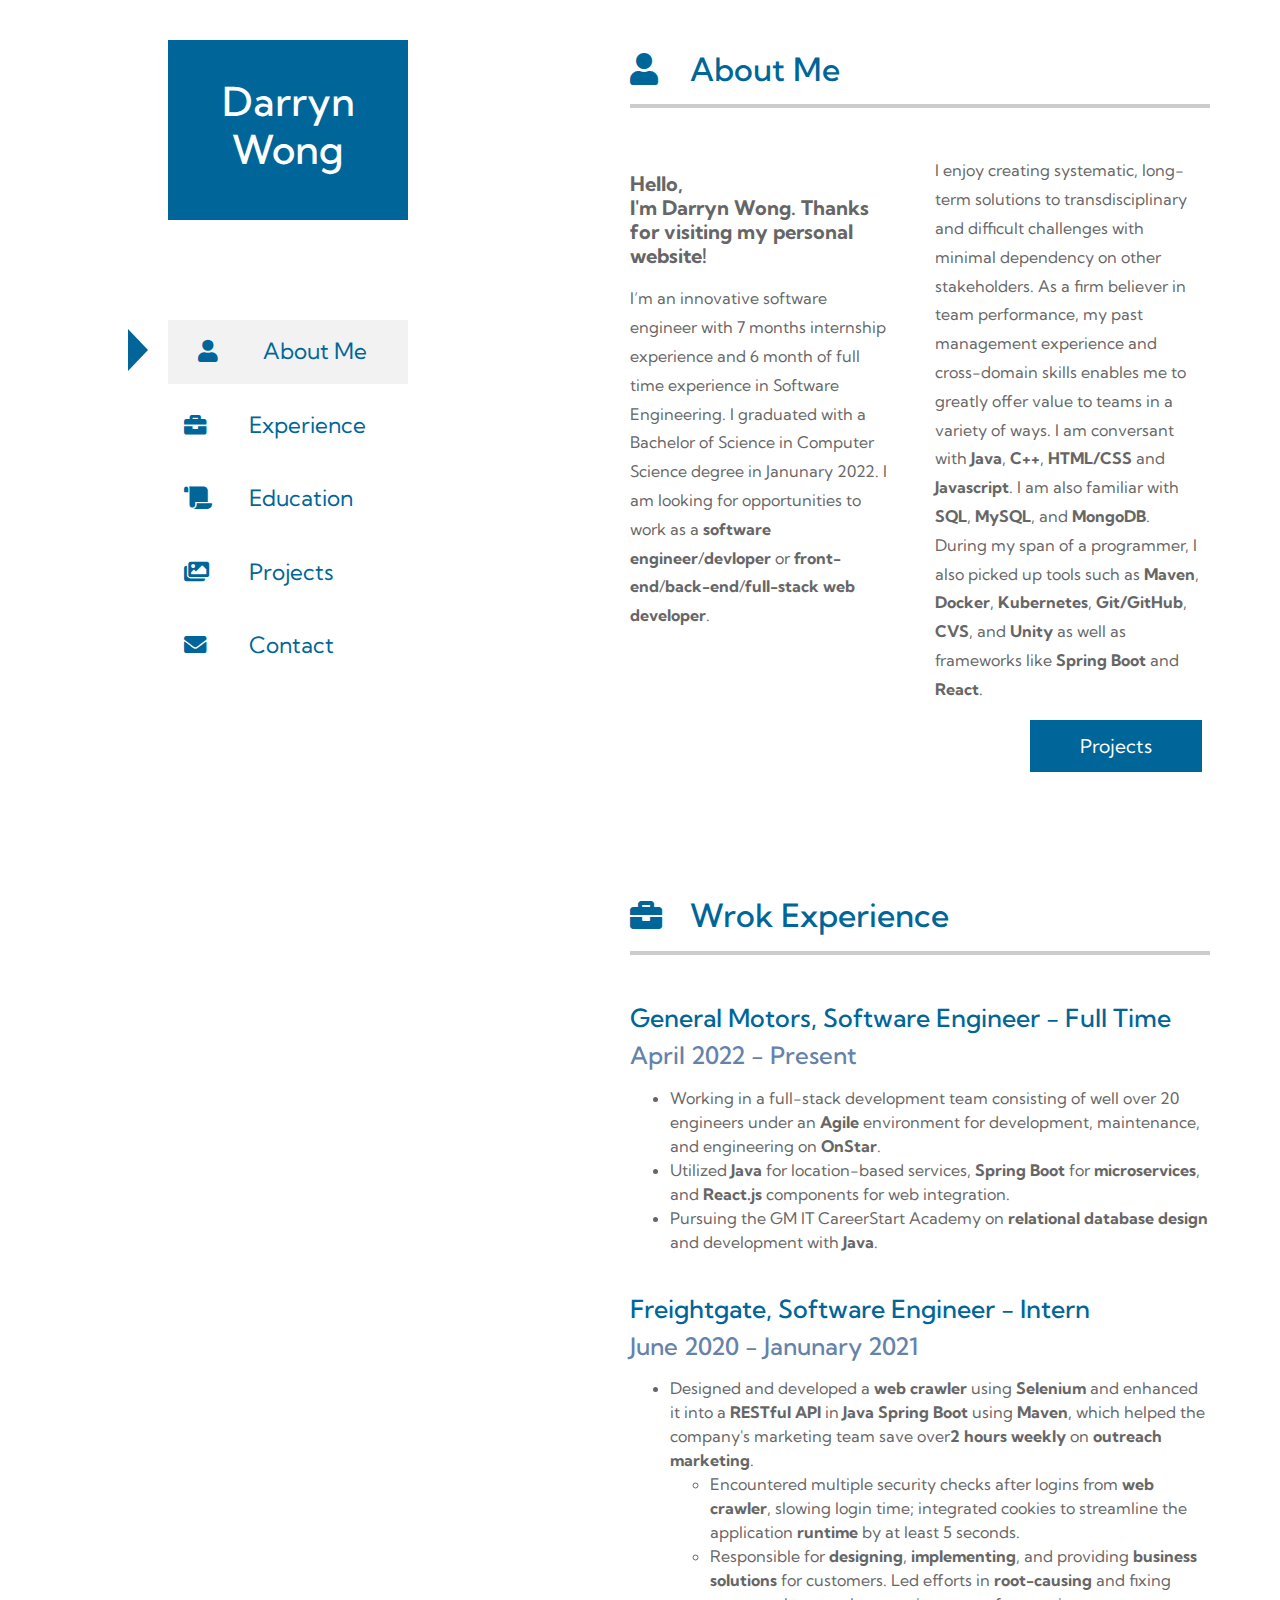
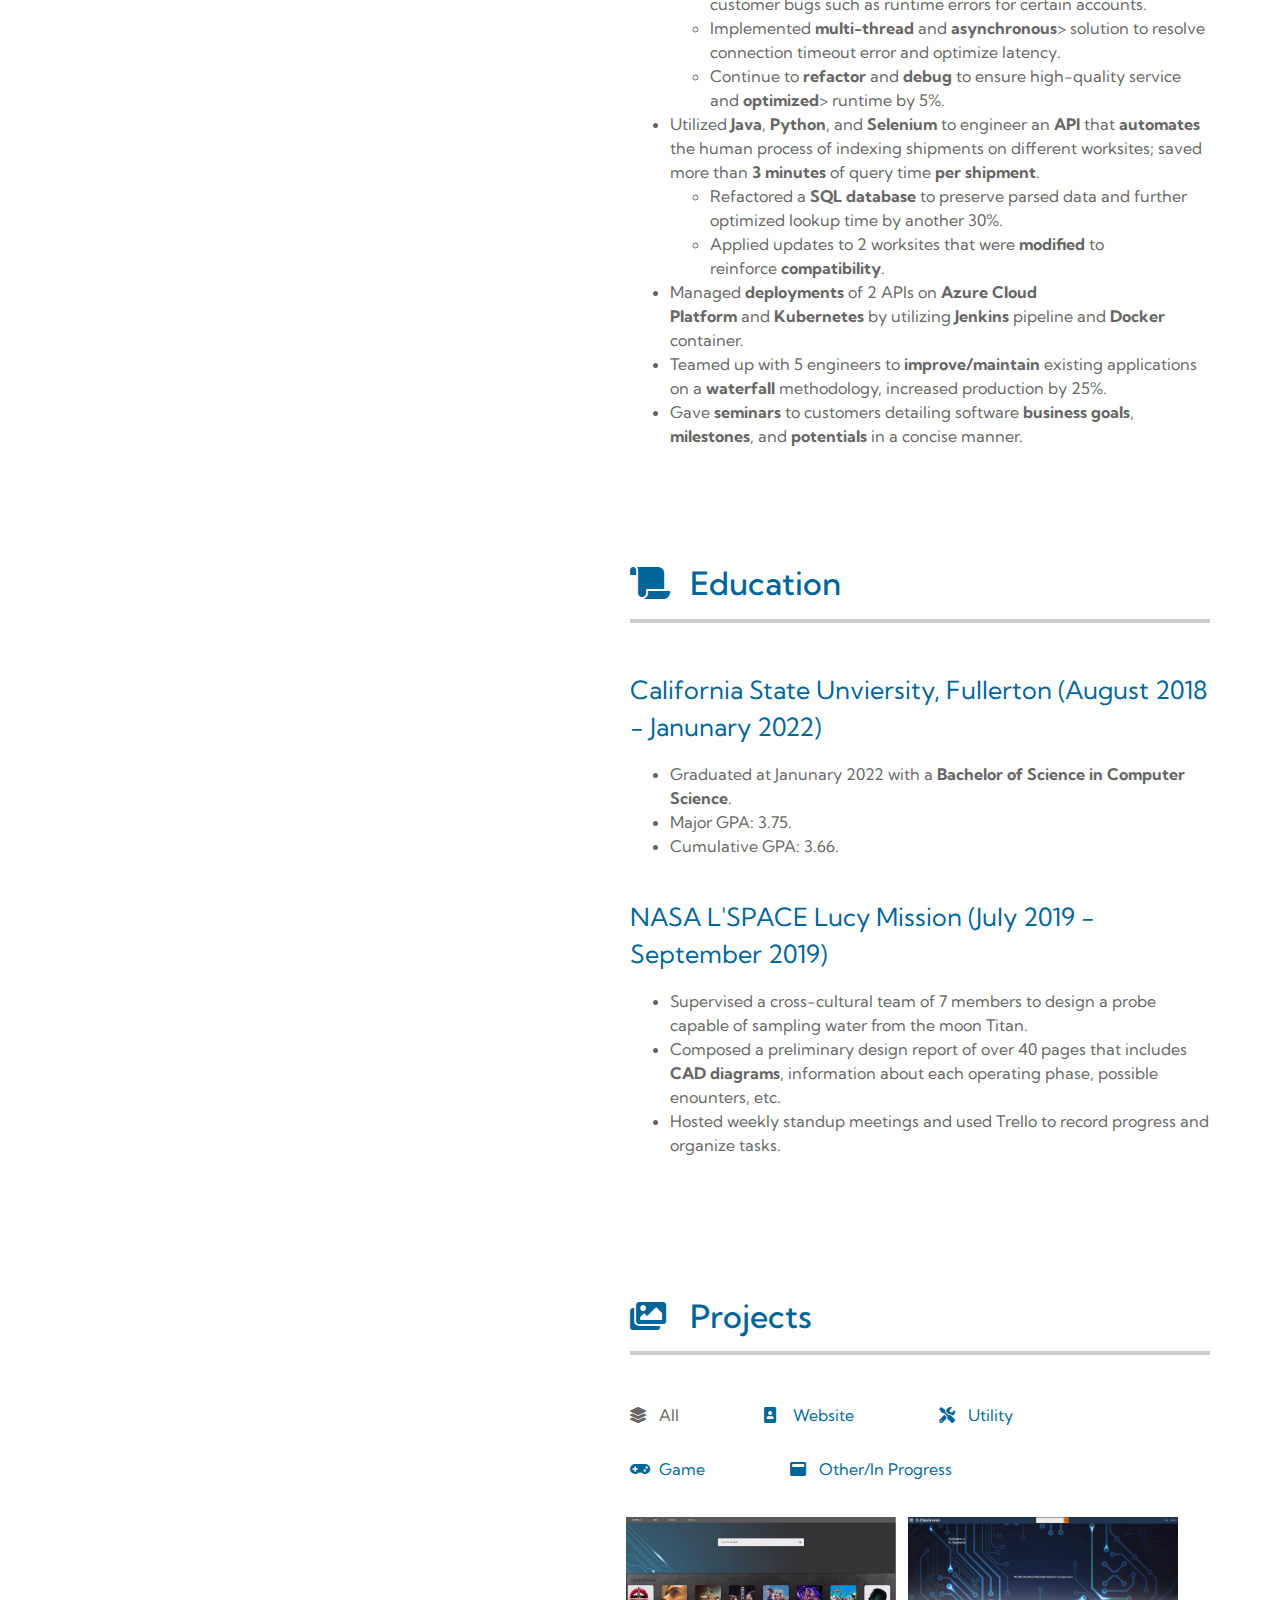
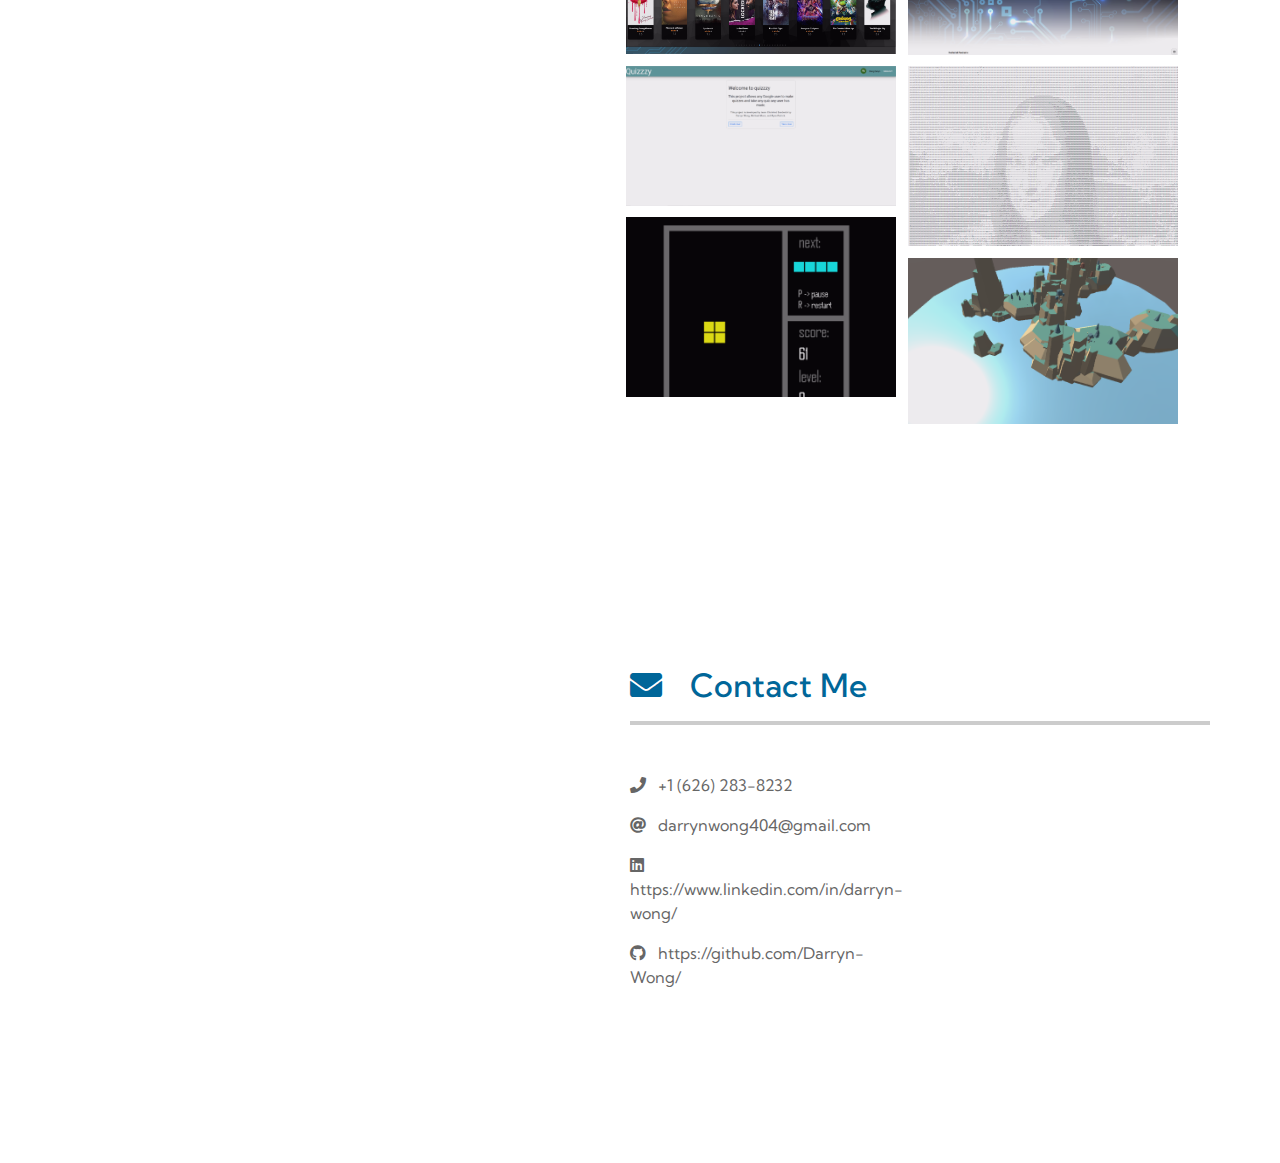
==== commit 3d40c492: "update leftbar" ====
--- a/index.html
+++ b/index.html
@@ -164,8 +164,8 @@
                 </div>
                 <div class="modal-footer">
                     <a class="btn btn-link"
-                        href="https://github.com/brandon-hoang-le/CPSC481-Project-TetrisAI/tree/modified">view
-                        page</a>
+                        href="https://github.com/brandon-hoang-le/CPSC481-Project-TetrisAI/tree/modified">source
+                        code</a>
                     <a class="btn btn-link" href="https://youtu.be/B5fNfh4JNrk">demo</a>
                     <button type="button" class="btn btn-secondary float-left" data-dismiss="modal">Close</button>
                 </div>
@@ -197,8 +197,8 @@
                     </p>
                 </div>
                 <div class="modal-footer">
-                    <a class="btn btn-link" href="https://github.com/Darryn-Wong/procedural-island-generation">view
-                        page</a>
+                    <a class="btn btn-link" href="https://github.com/Darryn-Wong/procedural-island-generation">
+                        source code</a>
                     <a class="btn btn-link" href="https://darryn-wong.github.io/procedural-island-generation/">demo</a>
                     <button type="button" class="btn btn-secondary float-left" data-dismiss="modal">Close</button>
                 </div>
@@ -224,8 +224,22 @@
                             <li class="nav-item">
                                 <a href="#home" class="nav-link current">
                                     <div class="triangle-right"></div>
-                                    <i class="fas fa-home nav-icon"></i>
+                                    <i class="fas fa-user nav-icon"></i>
                                     About Me
+                                </a>
+                            </li>
+                            <li class="nav-item">
+                                <a href="#experience" class="nav-link">
+                                    <div class="triangle-right"></div>
+                                    <i class="fas fa-briefcase nav-icon"></i>
+                                    Experience
+                                </a>
+                            </li>
+                            <li class="nav-item">
+                                <a href="#education" class="nav-link">
+                                    <div class="triangle-right"></div>
+                                    <i class="fas fa-scroll nav-icon"></i>
+                                    Education
                                 </a>
                             </li>
                             <li class="nav-item">
@@ -251,24 +265,26 @@
             </div>
 
             <div class="tm-main">
-                <!-- Home section -->
+                <!-- About Me section -->
                 <div class="tm-section-wrap">
                     <!-- <div class="tm-parallax" data-parallax="scroll" data-image-src="img/img-01.jpg"></div>                    -->
                     <section id="home" class="tm-section">
                         <!-- <h2 class="tm-text-primary"> <i class="fas fa-user tm-text-primary"></i> About Me</h2> -->
-                        <h2 class="tm-text-primary"> About Me</h2>
+                        <h2 class="tm-text-primary"> <i class="fas fa-user nav-icon"></i>About Me</h2>
                         <hr class="mb-5">
                         <div class="row">
                             <div class="col-lg-6 tm-col-experience mb-4">
                                 <div class="tm-text-container">
                                     <p>
-                                        <strong>Hello,
-                                            <br>I'm Darryn Wong. Thanks for visiting my personal
-                                            website!</strong>
+                                        <h5><strong>Hello,
+                                                <br>I'm Darryn Wong. Thanks for visiting my personal
+                                                website!</strong>
+                                        </h5>
                                     </p>
                                     <p>
-                                        I’m an innovative software engineer with 7 months of SED internship experience.
-                                        I just graduated with a Bachelor of Science in Computer Science degree in
+                                        I’m an innovative software engineer with 7 months internship experience and 6
+                                        month of full time experience in Software Engineering.
+                                        I graduated with a Bachelor of Science in Computer Science degree in
                                         Janunary 2022. I am
                                         looking for opportunities to work as a <strong>software
                                             engineer</strong>/<strong>devloper</strong> or
@@ -297,36 +313,29 @@
                                         and <strong>Unity</strong> </strong> as well as frameworks like
                                         <strong>Spring Boot</strong> and <strong>React</strong>.
                                     </p>
-
                                     <div class="text-right">
                                         <a href="#gallery" class="btn btn-primary tm-btn-next">Projects</a>
                                     </div>
                                 </div>
                             </div>
-                            <!-- <div class="col-lg-6 tm-col-experience mb-4">
-                                <div class="tm-text-container">
-                                    <p>
-                                        I speak three languages fluently: English, Mandarin, and Cantonese. I use all three in daily basis, at home I use Cantonese to communicate with my family members, use Mandarin and English to communucate with my friends
-                                    </p>                               
-                                </div>
-                            </div> -->
                         </div>
-                        <hr class="tm-hr-short mb-5">
-                        <div id="work-experience-header">
-                            <p>
-                                <i class="fas fa-briefcase tm-text-primary"> </i>
-                                Work Experience
-                            </p>
-                        </div>
+                    </section>
+                </div>
+                <!-- Work Experience section -->
+                <div class="tm-section-wrap">
+                    <!-- <div class="tm-parallax" data-parallax="scroll" data-image-src="img/img-02.jpg"></div>                    -->
+                    <section id="experience" class="tm-section">
+                        <h2 class="tm-text-primary"> <i class="fas fa-briefcase nav-icon"></i>Wrok Experience</h2>
+                        <hr class="mb-5">
                         <div class="row tm-row-experience">
                             <div class="tm-col-experience tm-col-experience-l">
                                 <!-- <div class="media mb-4"> -->
                                 <div>
-
                                     <div class="media-body">
                                         <h3>
-                                            <a href="https://www.gm.com/" class="tm-text-primary blue-hover">
-                                                General Motors, Software Devloper - Full Time
+                                            <a href="https://www.gm.com/"
+                                                class="d-block mb-2 tm-text-primary tm-post-link job-titile">
+                                                General Motors, Software Engineer - Full Time
                                             </a>
                                         </h3>
                                         <h4 class="grey-text">April 2022 - Present</h4>
@@ -354,7 +363,8 @@
                                     <!-- <hr class="tm-hr-short mb-5"> -->
                                     <div class="media-body">
                                         <h3>
-                                            <a href="https://freightgate.net/" class="tm-text-primary blue-hover">
+                                            <a href="https://freightgate.net/"
+                                                class="d-block mb-2 tm-text-primary tm-post-link job-titile">
                                                 Freightgate, Software Engineer - Intern
                                             </a>
                                         </h3>
@@ -445,49 +455,51 @@
                                 </div>
                             </div>
                         </div>
-                        <hr class="tm-hr-short mb-5">
-                        <div id="work-experience-header">
-                            <p><i class="fas fa-scroll tm-text-primary"></i> Education</p>
-                        </div>
-                        <div class="row tm-row-experience">
-                            <div class="tm-col-experience tm-col-experience-l">
-                                <div class="media mb-4">
-                                    <!-- <i class="fas fa-scroll fa-4x tm-post-icon tm-text-primary"></i> -->
-                                    <div class="media-body">
-                                        <a href="javascript:void(0);"
-                                            class="d-block mb-2 tm-text-primary tm-post-link job-titile"> California
-                                            State Unviersity, Fullerton (August 2018 - December 2021)</a>
-                                        <p>
-                                            <ul>
-                                                <li>Graduating with a Bachelor of Science in Computer Science.</li>
-                                                <li>Anticipated graduation date Janunary 2022</li>
-                                                <li>Major GPA: 3.75 </li>
-                                                <li>Cumulative GPA: 3.66 </li>
-                                            </ul>
-
-                                        </p>
-                                    </div>
+                    </section>
+                </div>
+                <!-- Education section -->
+                <div class="tm-section-wrap">
+                    <!-- <div class="tm-parallax" data-parallax="scroll" data-image-src="img/img-02.jpg"></div>                    -->
+                    <section id="education" class="tm-section">
+                        <h2 class="tm-text-primary"> <i class="fas fa-scroll nav-icon"></i>Education</h2>
+                        <hr class="mb-5">
+                        <div class="tm-col-experience tm-col-experience-l">
+                            <div class="media mb-4">
+                                <!-- <i class="fas fa-scroll fa-4x tm-post-icon tm-text-primary"></i> -->
+                                <div class="media-body">
+                                    <a href="javascript:void(0);"
+                                        class="d-block mb-2 tm-text-primary tm-post-link job-titile"> California
+                                        State Unviersity, Fullerton (August 2018 - Janunary 2022)</a>
+                                    <p>
+                                        <ul>
+                                            <li>Graduated at Janunary 2022 with a <b>Bachelor of Science in Computer
+                                                    Science</b>.</li>
+                                            <li>Major GPA: 3.75.</li>
+                                            <li>Cumulative GPA: 3.66.</li>
+                                        </ul>
+                                    </p>
                                 </div>
                             </div>
-                            <div class="tm-col-experience tm-col-experience-l">
-                                <div class="media mb-4">
-                                    <!-- <i class="fas fa-scroll fa-4x tm-post-icon tm-text-primary"></i> -->
-                                    <div class="media-body">
-                                        <a href="javascript:void(0);"
-                                            class="d-block mb-2 tm-text-primary tm-post-link job-titile"> NASA
-                                            L'SPACE
-                                            Lucy Mission (July 2019 - September 2019)</a>
-                                        <p>
-                                            <ul>
-                                                <li>Supervised a cross-cultural team of 7 members to design a probe
-                                                    capable of sampling water from the moon Titan.</li>
-                                                <li>Composed a preliminary design report of over 40 pages that included
-                                                    CAD diagrams and information about each operating phase.</li>
-                                                <li>Hosted weekly standup meetings and used Trello to record progress
-                                                    and organize tasks.</li>
-                                            </ul>
-                                        </p>
-                                    </div>
+                        </div>
+                        <div class="tm-col-experience tm-col-experience-l">
+                            <div class="media mb-4">
+                                <!-- <i class="fas fa-scroll fa-4x tm-post-icon tm-text-primary"></i> -->
+                                <div class="media-body">
+                                    <a href="javascript:void(0);"
+                                        class="d-block mb-2 tm-text-primary tm-post-link job-titile"> NASA
+                                        L'SPACE
+                                        Lucy Mission (July 2019 - September 2019)</a>
+                                    <p>
+                                        <ul>
+                                            <li>Supervised a cross-cultural team of 7 members to design a probe
+                                                capable of sampling water from the moon Titan.</li>
+                                            <li>Composed a preliminary design report of over 40 pages that includes
+                                                <b>CAD diagrams</b>, information about each operating phase, possible
+                                                enounters, etc.</li>
+                                            <li>Hosted weekly standup meetings and used Trello to record progress
+                                                and organize tasks.</li>
+                                        </ul>
+                                    </p>
                                 </div>
                             </div>
                         </div>
@@ -495,9 +507,8 @@
                 </div>
                 <!-- Gallery section -->
                 <div class="tm-section-wrap">
-                    <!-- <div class="tm-parallax" data-parallax="scroll" data-image-src="img/img-02.jpg"></div>                    -->
                     <section id="gallery" class="tm-section">
-                        <h2 class="tm-text-primary">Projects</h2>
+                        <h2 class="tm-text-primary"><i class="fas fa-images nav-icon"></i>Projects</h2>
                         <hr class="mb-5">
                         <ul class="tm-gallery-links">
                             <li>
@@ -608,19 +619,10 @@
                 <div class="tm-section-wrap">
                     <!-- <div class="tm-parallax" data-parallax="scroll" data-image-src="img/img-04.jpg"></div> -->
                     <div id="contact" class="tm-section">
-                        <h2 class="tm-text-primary">Contact Me</h2>
+                        <h2 class="tm-text-primary"><i class="fas fa-envelope nav-icon"></i>Contact Me</h2>
                         <hr class="mb-5">
                         <div class="row">
                             <div class="col-xl-6 tm-contact-col-r">
-                                <!-- Map
-                                <div class="mapouter mb-4">
-                                    <div class="gmap_canvas">
-                                        <iframe width="100%" height="520" id="gmap_canvas"
-                                            src="https://maps.google.com/maps?q=Av.+L%C3%BAcio+Costa,+Rio+de+Janeiro+-+RJ,+Brazil&t=&z=13&ie=UTF8&iwloc=&output=embed"
-                                            frameborder="0" scrolling="no" marginheight="0" marginwidth="0"></iframe>
-                                    </div>
-                                </div> -->
-
                                 <!-- Address
                                 <address class="mb-4">
                                     120-240 eget purus luctus sodales. Sed<br>
@@ -633,21 +635,27 @@
                                     <li class="mb-3">
                                         <a href="tel:6262838232">
                                             <i class="fas fa-phone mr-2 tm-contact-link-icon"></i>
-                                            Tel: 626-283-8232
+                                            +1 (626) 283-8232
                                         </a>
                                     </li>
-                                    <li>
+                                    <li class="mb-3">
                                         <a href="mailto:darrynwon404g@gmail.com">
                                             <i class="fas fa-at mr-2 tm-contact-link-icon"></i>
-                                            Email: darrynwong404@gmail.com
+                                            darrynwong404@gmail.com
                                         </a>
                                     </li>
-                                </ul>
-                                <ul class="tm-contact-social">
-                                    <li><a href="https://www.linkedin.com/in/darryn-wong/" class="tm-social-link"><i
-                                                class="fab fa-linkedin"></i></a></li>
-                                    <li><a href="https://github.com/Darryn-Wong/" class="tm-social-link"><i
-                                                class="fab fa-github"></i></a></li>
+                                    <li class="mb-3">
+                                        <a href="https://www.linkedin.com/in/darryn-wong/">
+                                            <i class="fab fa-linkedin mr-2 tm-contact-link-icon"></i>
+                                            https://www.linkedin.com/in/darryn-wong/
+                                        </a>
+                                    </li>
+                                    <li class="mb-3">
+                                        <a href="https://github.com/Darryn-Wong/">
+                                            <i class="fab fa-github mr-2 tm-contact-link-icon"></i>
+                                            https://github.com/Darryn-Wong/
+                                        </a>
+                                    </li>
                                 </ul>
                             </div>
                         </div>
--- a/css/index.css
+++ b/css/index.css
@@ -241,10 +241,6 @@
 /* Home section */
 .job-titile {
 	font-size: 25px;
-}
-
-#home {
-	min-height: 100vh;
 }
 
 .tm-col-experience-l {
